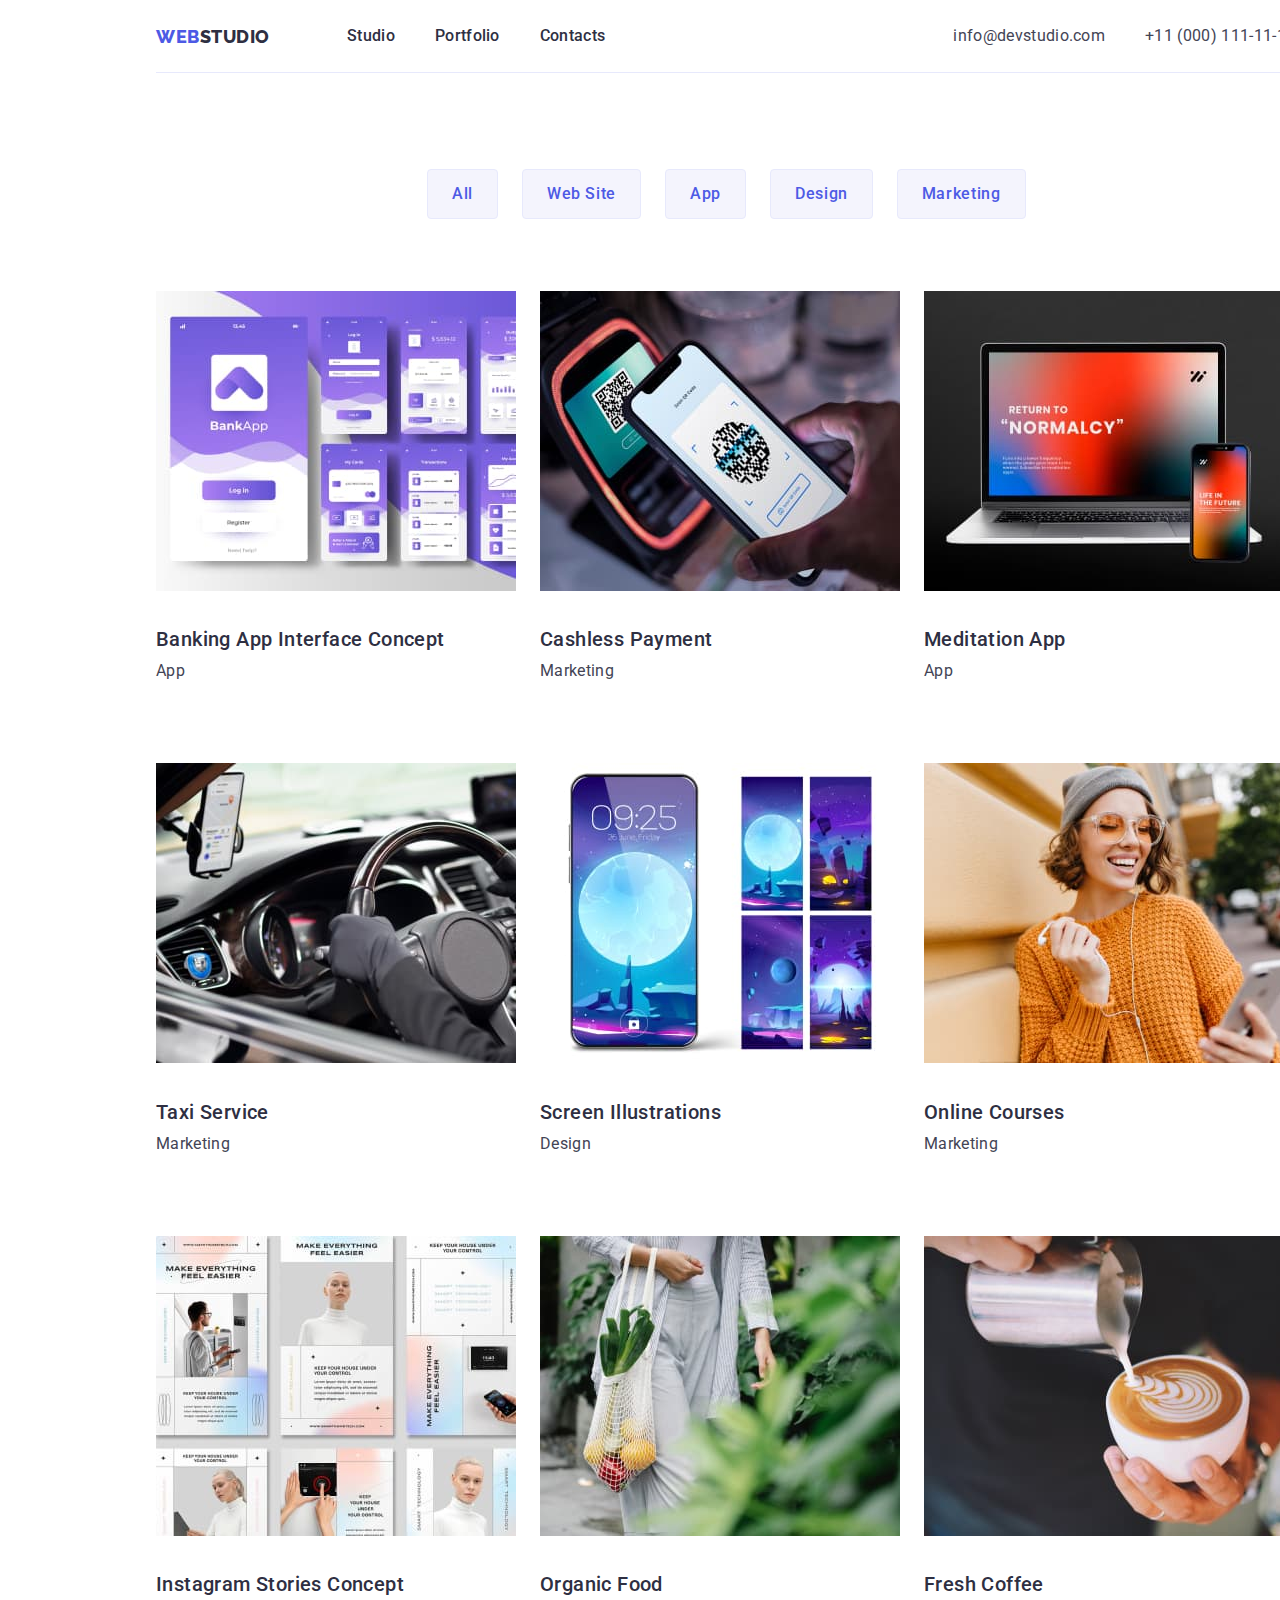
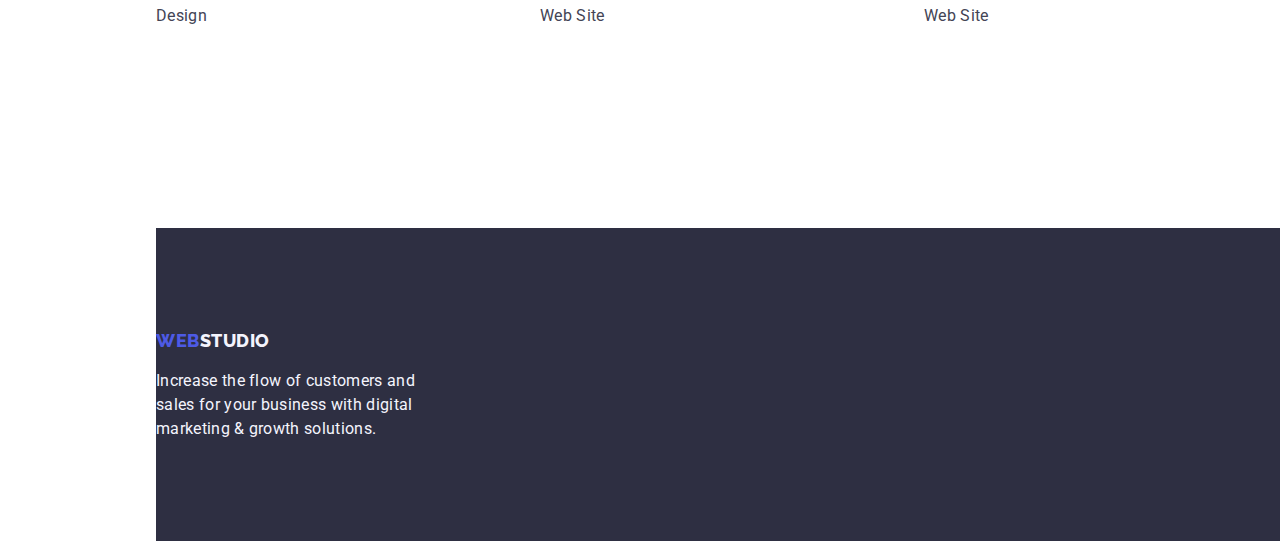
==== portfolio.html @ 3569779f "Geometry is finished" ====
<!DOCTYPE html>
<html lang="en">
  <head>
    <meta charset="UTF-8" />
    <meta name="viewport" content="width=device-width, initial-scale=1.0" />
    <!--
      ================================
          Style normalization link
      ================================
    -->
    <link
      rel="stylesheet"
      href="https://cdn.jsdelivr.net/npm/modern-normalize@2.0.0/modern-normalize.min.css"
    />
    <!--
      ================================
          Fonts
      ================================
    -->
    <link rel="preconnect" href="https://fonts.googleapis.com" />
    <link rel="preconnect" href="https://fonts.gstatic.com" crossorigin />
    <link
      href="https://fonts.googleapis.com/css2?family=Raleway:wght@800&family=Roboto:wght@400;500;700&display=swap"
      rel="stylesheet"
    />
    <!--
        ================================
           Connecting additional pages
        ================================
      -->
    <link rel="stylesheet" href="./css/style.css" />
    <!--
        ================================
           Page's name
        ================================
      -->
    <title>Portfolio</title>
  </head>

  <body class="container">
    <header class="top-line placement-in-a-line">
      <!--
        ================================
           Top line
        ================================
      -->
      <nav class="placement-in-a-line">
        <!--Logo-->
        <a class="link logo" href="./index.html">
          web<span class="logo-studio">Studio</span>
        </a>

        <ul class="placement-in-a-line list navigation-box">
          <li>
            <a class="link text-link" href="./index.html"> Studio </a>
          </li>
          <li>
            <a class="link text-link" href="./portfolio.html"> Portfolio </a>
          </li>
          <li>
            <a class="link text-link" href=""> Contacts </a>
          </li>
        </ul>
      </nav>

      <address class="contacts">
        <ul class="list placement-in-a-line">
          <li>
            <a class="link contact-box" href="mailto:info@devstudio.com">
              info@devstudio.com
            </a>
          </li>

          <li>
            <a class="link contact-box" href="tel:+110001111111">
              +11 (000) 111-11-11
            </a>
          </li>
        </ul>
      </address>
    </header>

    <main>
      <section class="filter">
        <h1 hidden>Our projects</h1>
        <!--
         ================================
             Filter
         ================================
        -->
        <ul class="list placement-in-a-line filter-button-box">
          <li>
            <button class="portfolio-button" type="button">All</button>
          </li>
          <li>
            <button class="portfolio-button" type="button">Web Site</button>
          </li>
          <li>
            <button class="portfolio-button" type="button">App</button>
          </li>
          <li>
            <button class="portfolio-button" type="button">Design</button>
          </li>
          <li>
            <button class="portfolio-button" type="button">Marketing</button>
          </li>
        </ul>

        <!--
         ================================
             Our projects
         ================================
        -->
        <ul class="list placement-in-a-line project-cards">
          <li class="card-of-project">
            <a class="link" href="">
              <img
                src="./images/portfolio-images/img11-1.jpg"
                alt="Banking App Interface Concept's photo"
                width="360"
              />
              <h2 class="card-project-name">Banking App Interface Concept</h2>
              <p class="card-text">App</p>
            </a>
          </li>

          <li class="card-of-project">
            <a class="link" href="">
              <img
                src="./images/portfolio-images/img11-2.jpg"
                alt="Cashless Payment's photo"
                width="360"
              />
              <h2 class="card-project-name">Cashless Payment</h2>
              <p class="card-text">Marketing</p>
            </a>
          </li>

          <li class="card-of-project">
            <a class="link" href="">
              <img
                src="./images/portfolio-images/img11-3.jpg"
                alt="Meditation App's photo"
                width="360"
              />
              <h2 class="card-project-name">Meditation App</h2>
              <p class="card-text">App</p>
            </a>
          </li>

          <li class="card-of-project">
            <a class="link" href="">
              <img
                src="./images/portfolio-images/img12-1.jpg"
                alt="Taxi Service's photo"
                width="360"
              />
              <h2 class="card-project-name">Taxi Service</h2>
              <p class="card-text">Marketing</p>
            </a>
          </li>

          <li class="card-of-project">
            <a class="link" href="">
              <img
                src="./images/portfolio-images/img12-2.jpg"
                alt="Screen Illustrations's photo"
                width="360"
              />
              <h2 class="card-project-name">Screen Illustrations</h2>
              <p class="card-text">Design</p>
            </a>
          </li>

          <li class="card-of-project">
            <a class="link" href="">
              <img
                src="./images/portfolio-images/img12-3.jpg"
                alt="Online Courses's photo"
                width="360"
              />
              <h2 class="card-project-name">Online Courses</h2>
              <p class="card-text">Marketing</p>
            </a>
          </li>

          <li class="card-of-project">
            <a class="link" href="">
              <img
                src="./images/portfolio-images/img13-1.jpg"
                alt="Instagram Stories Concept's photo"
                width="360"
              />
              <h2 class="card-project-name">Instagram Stories Concept</h2>
              <p class="card-text">Design</p>
            </a>
          </li>

          <li class="card-of-project">
            <a class="link" href="">
              <img
                src="./images/portfolio-images/img13-2.jpg"
                alt="Organic Food's photo"
                width="360"
              />
              <h2 class="card-project-name">Organic Food</h2>
              <p class="card-text">Web Site</p>
            </a>
          </li>

          <li class="card-of-project">
            <a class="link" href="">
              <img
                src="./images/portfolio-images/img13-3.jpg"
                alt="Fresh Coffee's photo"
                width="360"
              />
              <h2 class="card-project-name">Fresh Coffee</h2>
              <p class="card-text">Web Site</p>
            </a>
          </li>
        </ul>
      </section>
    </main>

    <!--
      ================================
          Footer
      ================================
    -->
    <footer class="footer-box">
      <a class="link logo" href="./index.html">
        Web<span class="logo-studio-footer">Studio</span>
      </a>

      <p class="paragraf-box">
        Increase the flow of customers and sales for your business with digital
        marketing & growth solutions.
      </p>
    </footer>
  </body>
</html>
---- css/style.css ----
:root {
  --slate: #434455;
  --navy-blue: #2e2f42;
  --cornflower: #e7e9fc;
  --iris: #4d5ae5;
  --ocean: #404bbf;
  --white: #fff;
  --cloud: #f4f4fd;
}

/**
  |============================
  | Base styles
  |============================
*/
body {
  font-family: "Roboto", sans-serif;
  color: var(--slate);
  background: var(--white);
}

.container {
  width: 1158px;
  margin-left: 156px;
}

.link {
  text-decoration: none;
}

.list {
  list-style: none;
}

.placement-in-a-line {
  display: flex;
  flex-direction: row;
}

h1,
h2,
h3,
h4,
h5,
h6,
p {
  margin-top: 0;
  margin-bottom: 0;
}

ul,
ol {
  margin-top: 0;
  margin-bottom: 0;
  padding-left: 0;
}

/*
=========================================
      Header
=========================================
*/

.top-line {
  width: 1158px;
  flex-shrink: 1;
  border-bottom: 1px solid var(--cornflower);
}

.logo {
  width: 115px;
  margin-top: 25.5px;
  margin-right: 36px;
  font-family: "Raleway", sans-serif;
  font-weight: 800;
  font-size: 18px;
  line-height: 1.17;
  letter-spacing: 0.03em;
  text-transform: uppercase;
  color: var(--iris);
}

.logo-studio {
  color: var(--navy-blue);
}

.navigation-box {
  margin-top: 24px;
  margin-right: 308px;
}

.text-link {
  margin-left: 40px;
  font-weight: 500;
  font-size: 16px;
  line-height: 1.5;
  letter-spacing: 0.02em;
  color: var(--navy-blue);
}

.text-link:hover,
.text-link:focus {
  color: var(--ocean);
}

.contacts {
  margin-top: 24px;
  margin-bottom: 24px;
  font-style: normal;
}

.contact-box {
  margin-left: 40px;
  font-size: 16px;
  line-height: 1.5;
  letter-spacing: 0.02em;
  color: var(--slate);
}

.contact-box:hover,
.contact-box:focus {
  color: var(--ocean);
}

/* Main
=============================================
   1. Effective Solutions for Your Business
=============================================
*/
.title-box {
  width: 1158px;
  padding-top: 188px;
  padding-bottom: 188px;
  margin-bottom: 120px;
  background: var(--navy-blue);
}

.main-title {
  margin-bottom: 48px;
  font-size: 56px;
  line-height: 1.07;
  text-align: center;
  letter-spacing: 0.02em;
  color: var(--white);
}

.main-button {
  padding: 16px 32px 16px 32px;
  margin-left: 484px;
  font-family: "Roboto", sans-serif;
  font-weight: 500;
  font-size: 16px;
  line-height: 1.5;
  letter-spacing: 0.04em;
  color: var(--white);
  background-color: var(--iris);
}

.main-button:hover,
.main-button:focus {
  background-color: var(--ocean);
  cursor: pointer;
}

/* 
=============================================
   2. Advantages
=============================================
*/
.main-advantages-section {
  margin-top: 120px;
}

.advantages-card {
  width: 264px;
  margin-right: 24px;
}

.advantages-title {
  margin-top: 8px;
  font-weight: 500;
  font-size: 20px;
  line-height: 1.2;
  letter-spacing: 0.02em;
  color: var(--navy-blue);
}

.advantages-text {
  font-size: 16px;
  line-height: 1.5;
  letter-spacing: 0.02em;
  color: var(--slate);
}

.opportunities-title {
  font-size: 36px;
  line-height: 1.11;
  text-align: center;
  letter-spacing: 0.02em;
  text-transform: capitalize;
  color: var(--navy-blue);
}

/* 
=============================================
   3. What are we doing
=============================================
*/

.opportunities-card {
  margin-top: 72px;
  margin-right: 24px;
  margin-bottom: 120px;
}

/* 
=============================================
   4. Our Team
=============================================
*/
.main-section-team {
  padding-top: 120px;
  padding-bottom: 120px;
  background-color: var(--cloud);
}

.card {
  padding-bottom: 32px;
  margin-top: 72px;
  margin-right: 24px;
  text-align: center;
  background-color: var(--white);
}

.card-name {
  margin-top: 32px;
  margin-bottom: 8px;
  font-size: 20px;
  font-weight: 500;
  line-height: 1.2;
  letter-spacing: 0.02em;
  color: var(--navy-blue);
}

.card-text {
  font-size: 16px;
  line-height: 1.5;
  letter-spacing: 0.02em;
  color: var(--slate);
}

/* 
=============================================
   Portfolio
=============================================
*/
.filter-button-box {
  padding-top: 96px;
  padding-bottom: 72px;
  padding-left: 271px;
}

.portfolio-button {
  padding: 12px 24px 12px 24px;
  margin-right: 24px;
  font-family: "Roboto", sans-serif;
  font-weight: 500;
  font-size: 16px;
  line-height: 1.5;
  letter-spacing: 0.04em;
  color: var(--iris);
  background-color: var(--cloud);
  border-radius: 4px;
  border: 1px solid var(--cornflower);
}

.portfolio-button:hover,
.portfolio-button:focus {
  color: var(--white);
  background-color: var(--ocean);
  cursor: pointer;
}

.project-cards {
  flex-wrap: wrap;
  margin-bottom: 120px;
}

.card-of-project {
  padding-bottom: 32px;
  margin-right: 24px;
  margin-bottom: 48px;
}

.filter-button-box {
}
.card-project-name {
  margin-top: 32px;
  margin-bottom: 8px;
  font-size: 20px;
  font-weight: 500;
  line-height: 1.2;
  letter-spacing: 0.02em;
  color: var(--navy-blue);
}

/* 
=============================================
   Footer
=============================================
*/
.footer-box {
  padding-top: 101.5px;
  padding-bottom: 100px;
}

.logo-studio-footer {
  color: var(--cloud);
}

.footer-box {
  background: var(--navy-blue);
}

.paragraf-box {
  width: 264px;
  margin-top: 17.5px;
  line-height: 1.5;
  letter-spacing: 0.02em;
  color: var(--cloud);
}
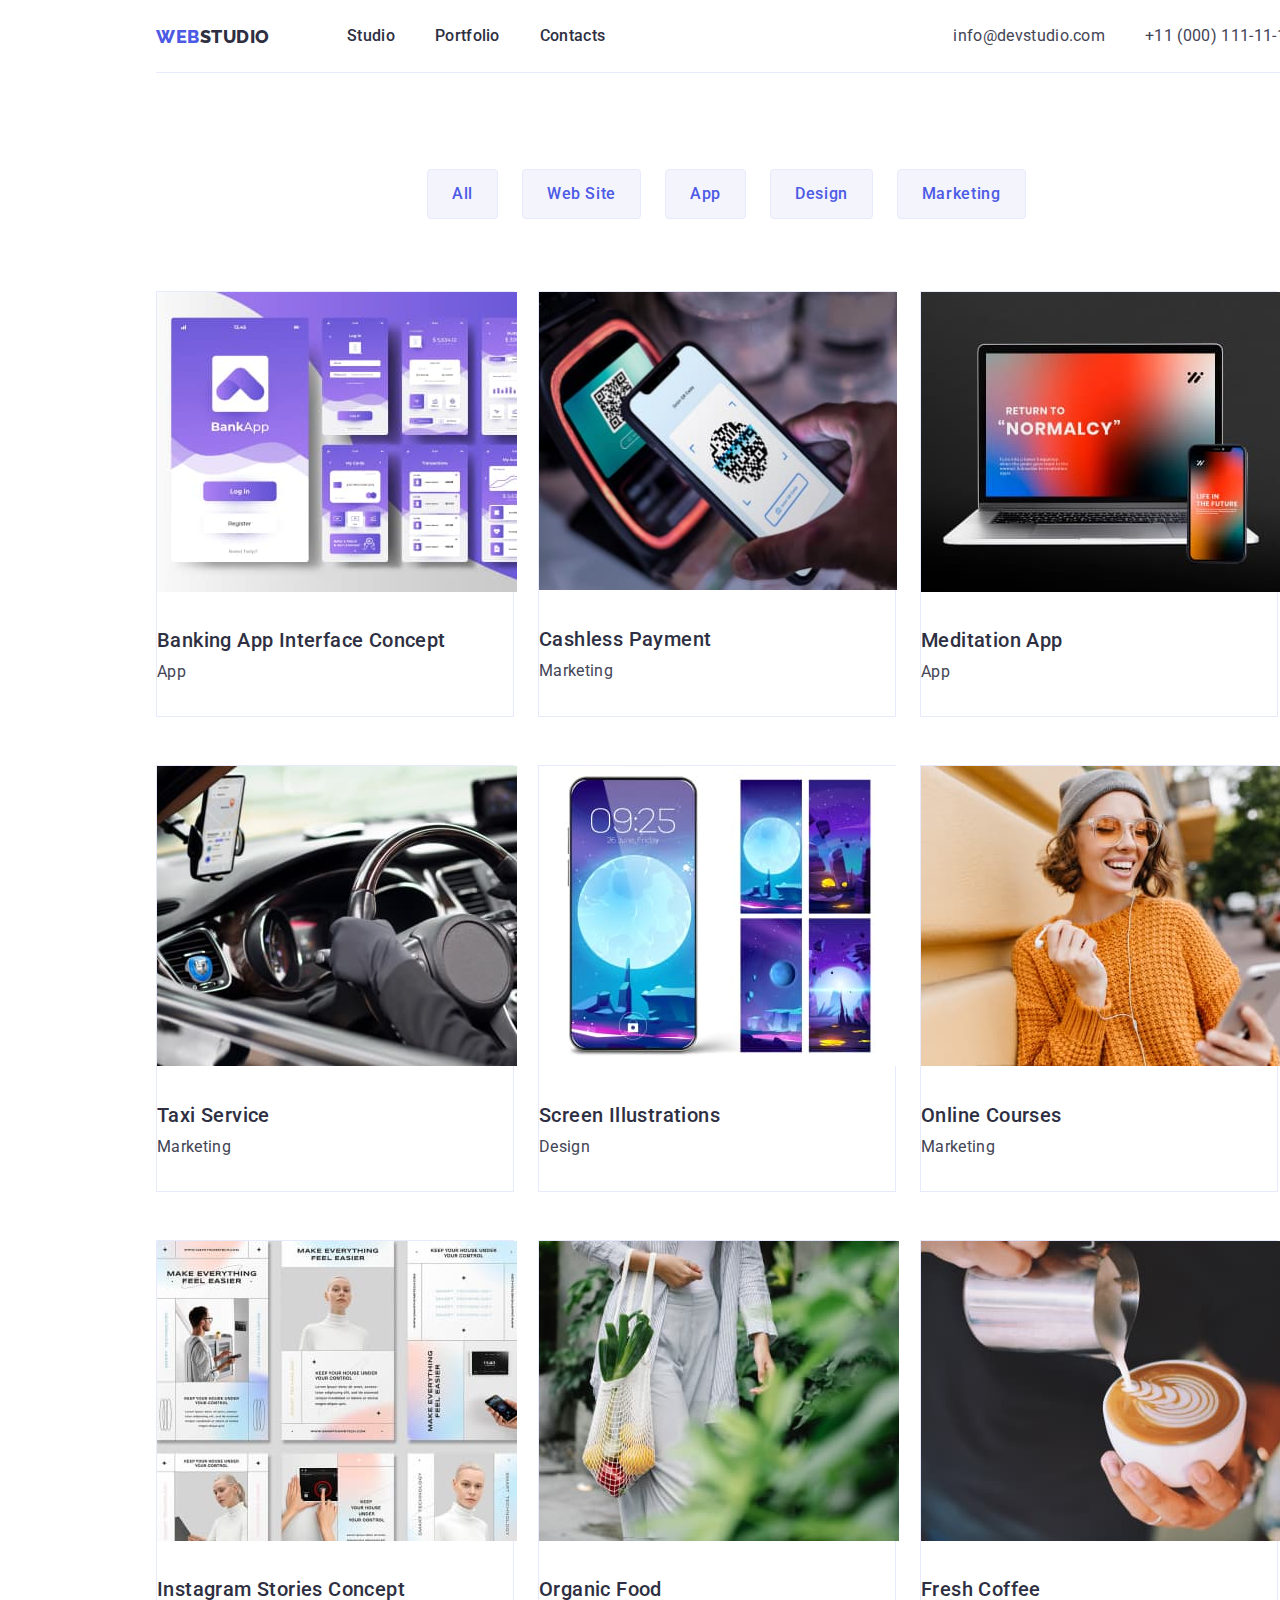
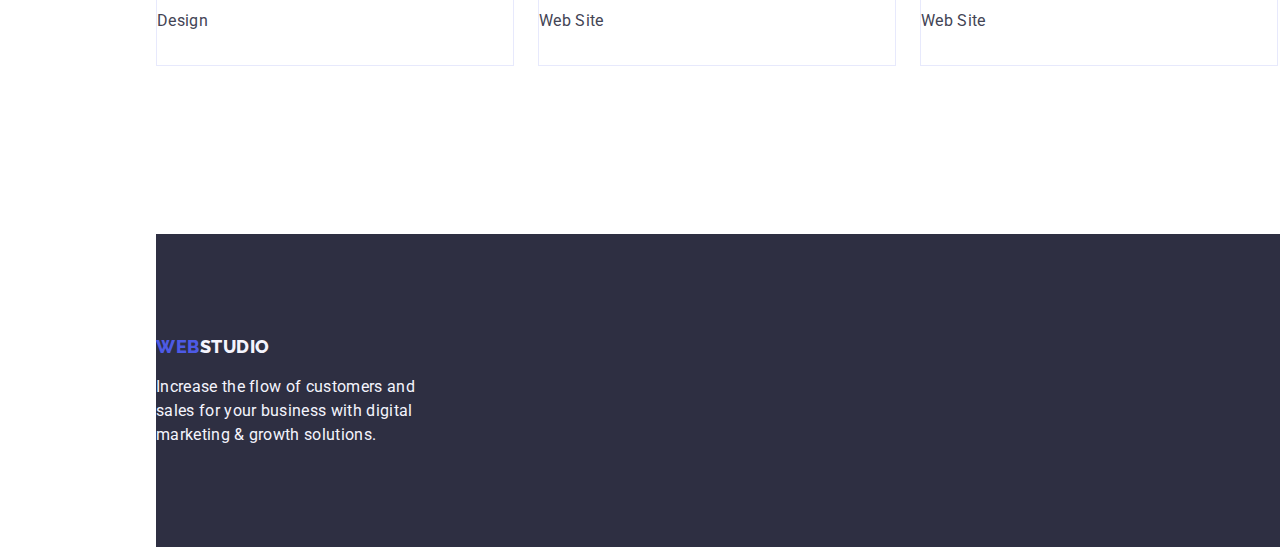
==== commit 11b7c58b: "Corrected according to the TS" ====
--- a/portfolio.html
+++ b/portfolio.html
@@ -81,7 +81,7 @@
     </header>
 
     <main>
-      <section class="filter">
+      <section class="section filter">
         <h1 hidden>Our projects</h1>
         <!--
          ================================
@@ -127,6 +127,7 @@
           <li class="card-of-project">
             <a class="link" href="">
               <img
+                class="portfolio-img"
                 src="./images/portfolio-images/img11-2.jpg"
                 alt="Cashless Payment's photo"
                 width="360"
--- a/css/style.css
+++ b/css/style.css
@@ -53,6 +53,11 @@
   margin-top: 0;
   margin-bottom: 0;
   padding-left: 0;
+}
+
+.section {
+  padding-bottom: 120px;
+  margin: 0;
 }
 
 /*
@@ -283,13 +288,20 @@
 
 .project-cards {
   flex-wrap: wrap;
-  margin-bottom: 120px;
 }
 
 .card-of-project {
+  box-sizing: border-box;
+  width: 358px;
+  flex-shrink: 0;
   padding-bottom: 32px;
   margin-right: 24px;
   margin-bottom: 48px;
+  border: 1px solid var(--cornflower);
+}
+
+.portfolio-img {
+  width: 358px;
 }
 
 .filter-button-box {
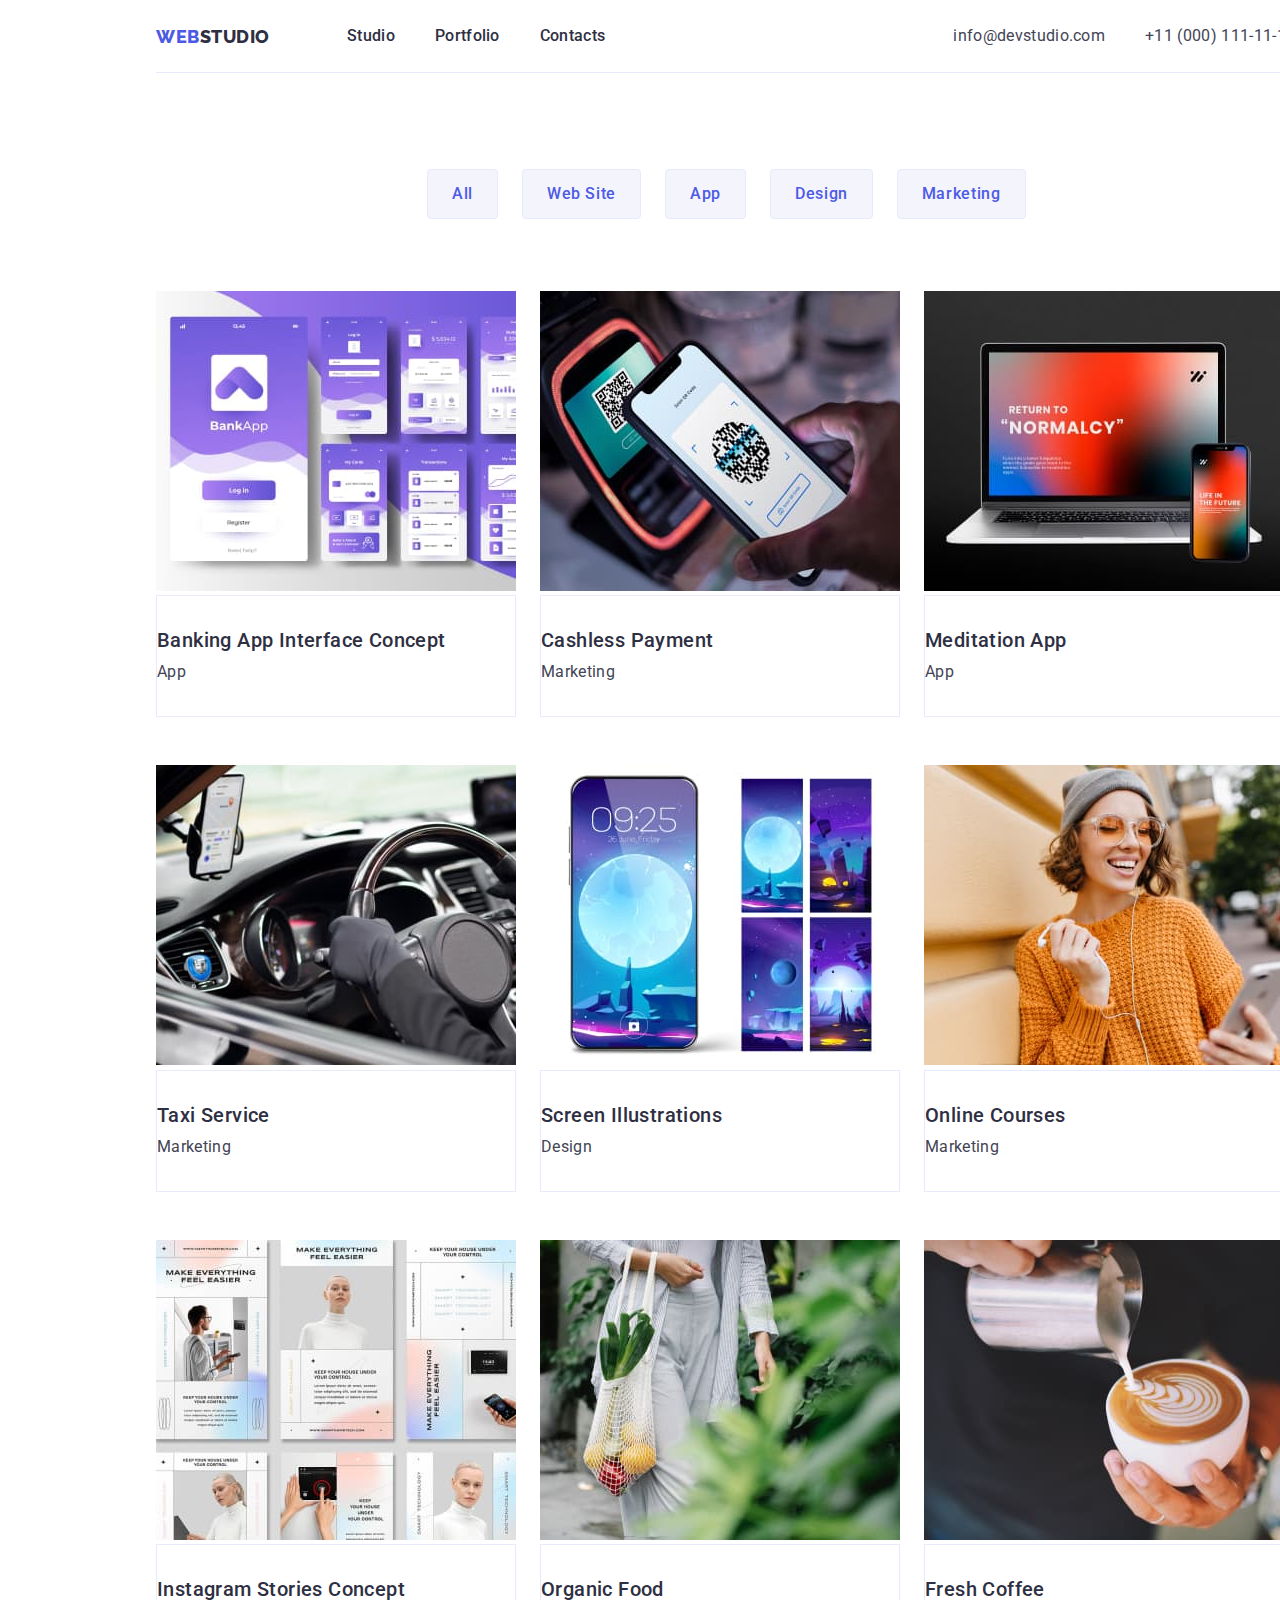
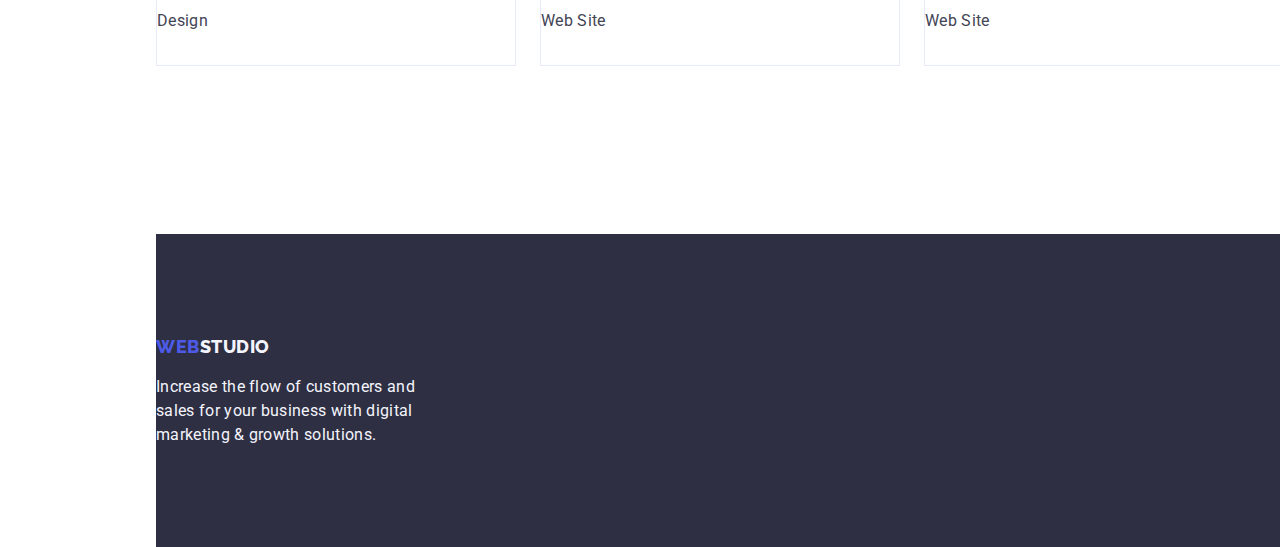
==== commit 588834d7: "lowered the border to the lower part" ====
--- a/portfolio.html
+++ b/portfolio.html
@@ -119,8 +119,10 @@
                 alt="Banking App Interface Concept's photo"
                 width="360"
               />
-              <h2 class="card-project-name">Banking App Interface Concept</h2>
-              <p class="card-text">App</p>
+              <div class="description-card">
+                <h2 class="card-project-name">Banking App Interface Concept</h2>
+                <p class="card-text">App</p>
+              </div>
             </a>
           </li>
 
@@ -132,8 +134,10 @@
                 alt="Cashless Payment's photo"
                 width="360"
               />
-              <h2 class="card-project-name">Cashless Payment</h2>
-              <p class="card-text">Marketing</p>
+              <div class="description-card">
+                <h2 class="card-project-name">Cashless Payment</h2>
+                <p class="card-text">Marketing</p>
+              </div>
             </a>
           </li>
 
@@ -144,8 +148,10 @@
                 alt="Meditation App's photo"
                 width="360"
               />
-              <h2 class="card-project-name">Meditation App</h2>
-              <p class="card-text">App</p>
+              <div class="description-card">
+                <h2 class="card-project-name">Meditation App</h2>
+                <p class="card-text">App</p>
+              </div>
             </a>
           </li>
 
@@ -156,8 +162,10 @@
                 alt="Taxi Service's photo"
                 width="360"
               />
-              <h2 class="card-project-name">Taxi Service</h2>
-              <p class="card-text">Marketing</p>
+              <div class="description-card">
+                <h2 class="card-project-name">Taxi Service</h2>
+                <p class="card-text">Marketing</p>
+              </div>
             </a>
           </li>
 
@@ -168,8 +176,10 @@
                 alt="Screen Illustrations's photo"
                 width="360"
               />
-              <h2 class="card-project-name">Screen Illustrations</h2>
-              <p class="card-text">Design</p>
+              <div class="description-card">
+                <h2 class="card-project-name">Screen Illustrations</h2>
+                <p class="card-text">Design</p>
+              </div>
             </a>
           </li>
 
@@ -180,8 +190,10 @@
                 alt="Online Courses's photo"
                 width="360"
               />
-              <h2 class="card-project-name">Online Courses</h2>
-              <p class="card-text">Marketing</p>
+              <div class="description-card">
+                <h2 class="card-project-name">Online Courses</h2>
+                <p class="card-text">Marketing</p>
+              </div>
             </a>
           </li>
 
@@ -192,8 +204,10 @@
                 alt="Instagram Stories Concept's photo"
                 width="360"
               />
-              <h2 class="card-project-name">Instagram Stories Concept</h2>
-              <p class="card-text">Design</p>
+              <div class="description-card">
+                <h2 class="card-project-name">Instagram Stories Concept</h2>
+                <p class="card-text">Design</p>
+              </div>
             </a>
           </li>
 
@@ -204,8 +218,10 @@
                 alt="Organic Food's photo"
                 width="360"
               />
-              <h2 class="card-project-name">Organic Food</h2>
-              <p class="card-text">Web Site</p>
+              <div class="description-card">
+                <h2 class="card-project-name">Organic Food</h2>
+                <p class="card-text">Web Site</p>
+              </div>
             </a>
           </li>
 
@@ -216,8 +232,10 @@
                 alt="Fresh Coffee's photo"
                 width="360"
               />
-              <h2 class="card-project-name">Fresh Coffee</h2>
-              <p class="card-text">Web Site</p>
+              <div class="description-card">
+                <h2 class="card-project-name">Fresh Coffee</h2>
+                <p class="card-text">Web Site</p>
+              </div>
             </a>
           </li>
         </ul>
--- a/css/style.css
+++ b/css/style.css
@@ -291,23 +291,19 @@
 }
 
 .card-of-project {
-  box-sizing: border-box;
-  width: 358px;
-  flex-shrink: 0;
+  margin-right: 24px;
+  margin-bottom: 48px;
+}
+
+.description-card {
+  padding-top: 32px;
   padding-bottom: 32px;
-  margin-right: 24px;
-  margin-bottom: 48px;
   border: 1px solid var(--cornflower);
 }
 
-.portfolio-img {
-  width: 358px;
-}
-
 .filter-button-box {
 }
 .card-project-name {
-  margin-top: 32px;
   margin-bottom: 8px;
   font-size: 20px;
   font-weight: 500;
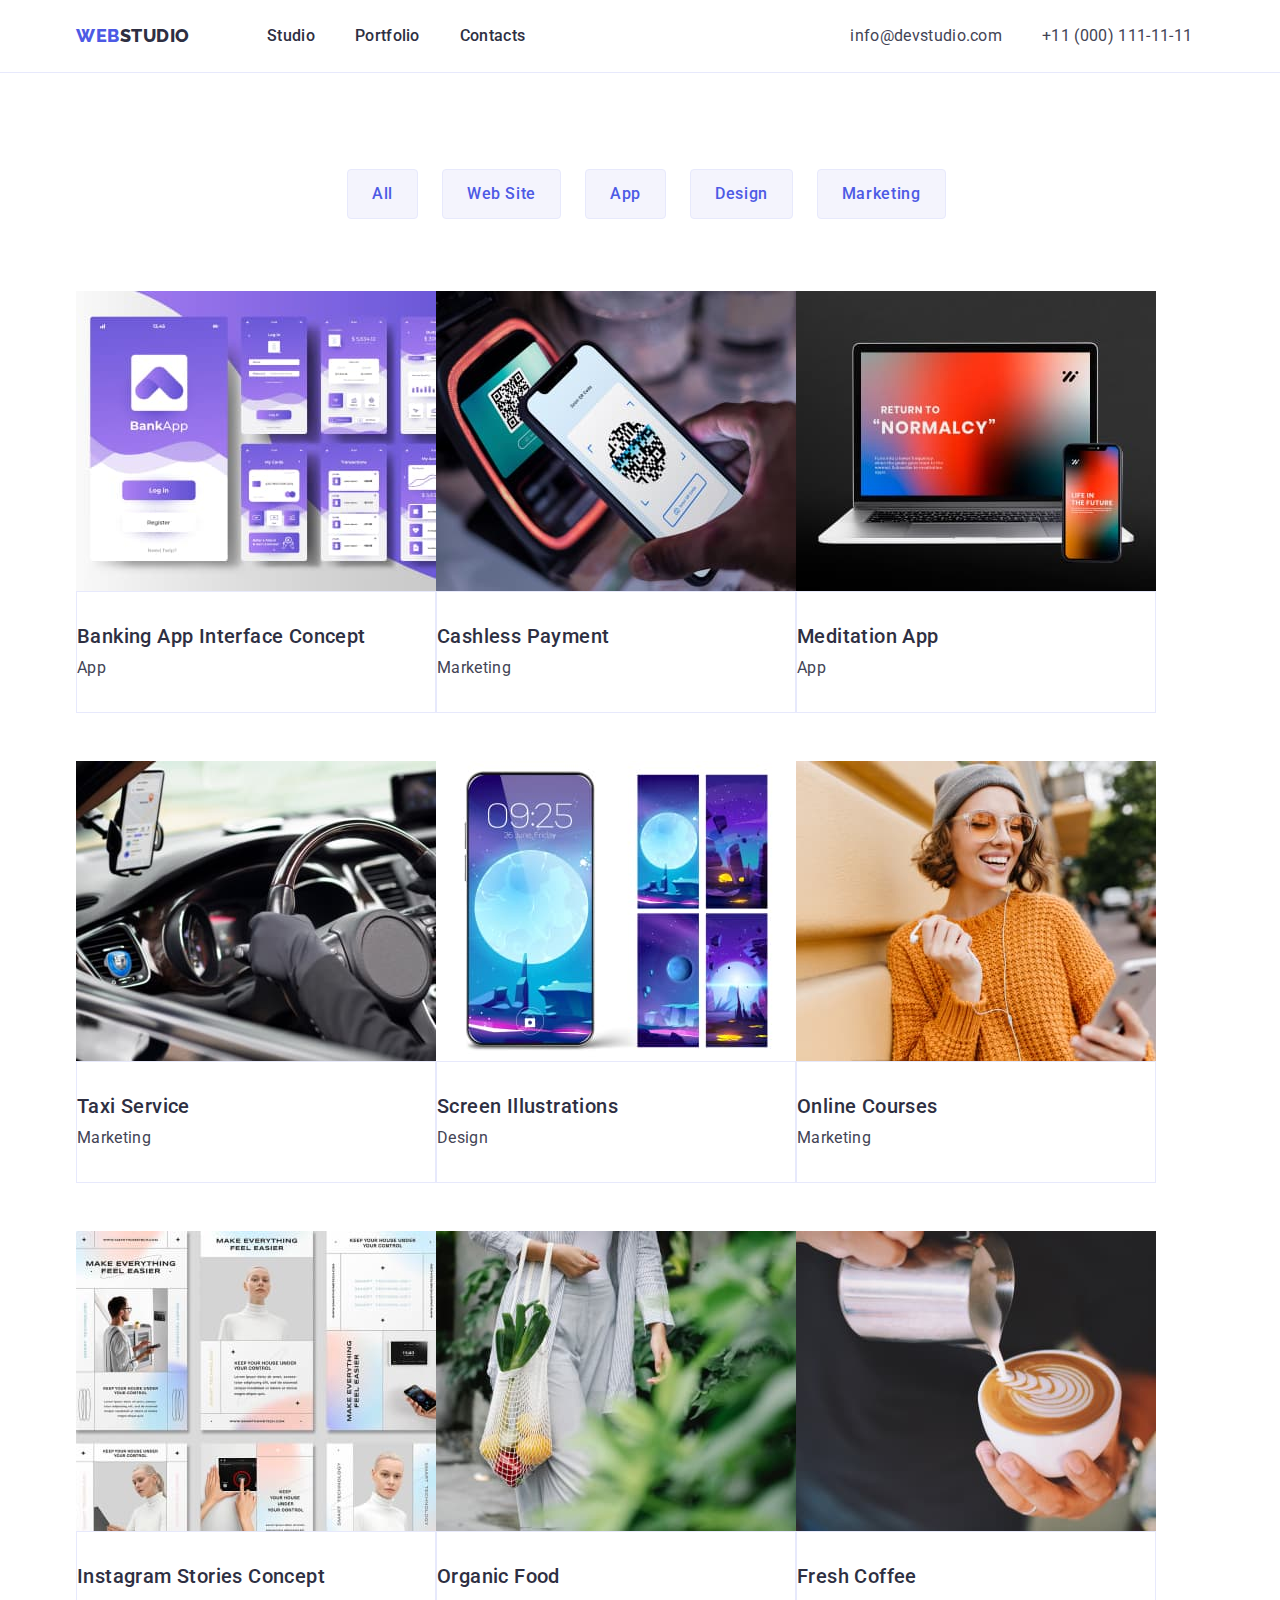
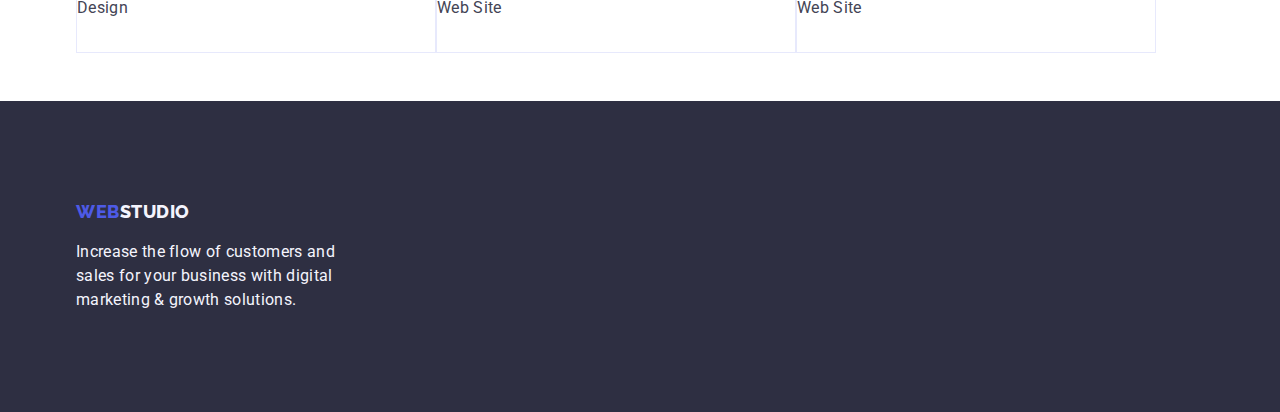
==== commit 88209712: "Corrected" ====
--- a/portfolio.html
+++ b/portfolio.html
@@ -37,208 +37,214 @@
     <title>Portfolio</title>
   </head>
 
-  <body class="container">
-    <header class="top-line placement-in-a-line">
+  <body>
+    <header class="top-line section">
       <!--
         ================================
            Top line
         ================================
       -->
-      <nav class="placement-in-a-line">
-        <!--Logo-->
-        <a class="link logo" href="./index.html">
-          web<span class="logo-studio">Studio</span>
-        </a>
-
-        <ul class="placement-in-a-line list navigation-box">
-          <li>
-            <a class="link text-link" href="./index.html"> Studio </a>
-          </li>
-          <li>
-            <a class="link text-link" href="./portfolio.html"> Portfolio </a>
-          </li>
-          <li>
-            <a class="link text-link" href=""> Contacts </a>
-          </li>
-        </ul>
-      </nav>
-
-      <address class="contacts">
-        <ul class="list placement-in-a-line">
-          <li>
-            <a class="link contact-box" href="mailto:info@devstudio.com">
-              info@devstudio.com
-            </a>
-          </li>
-
-          <li>
-            <a class="link contact-box" href="tel:+110001111111">
-              +11 (000) 111-11-11
-            </a>
-          </li>
-        </ul>
-      </address>
+      <div class="placement-in-a-line container">
+        <nav class="placement-in-a-line nav">
+          <!--Logo-->
+          <a class="link logo" href="./index.html">
+            web<span class="logo-studio">Studio</span>
+          </a>
+
+          <ul class="placement-in-a-line list navigation-box">
+            <li>
+              <a class="link text-link" href="./index.html"> Studio </a>
+            </li>
+            <li>
+              <a class="link text-link" href="./portfolio.html"> Portfolio </a>
+            </li>
+            <li>
+              <a class="link text-link" href=""> Contacts </a>
+            </li>
+          </ul>
+        </nav>
+
+        <address class="contacts">
+          <ul class="list placement-in-a-line">
+            <li>
+              <a class="link contact-box" href="mailto:info@devstudio.com">
+                info@devstudio.com
+              </a>
+            </li>
+
+            <li>
+              <a class="link contact-box" href="tel:+110001111111">
+                +11 (000) 111-11-11
+              </a>
+            </li>
+          </ul>
+        </address>
+      </div>
     </header>
 
     <main>
       <section class="section filter">
-        <h1 hidden>Our projects</h1>
-        <!--
+        <div class="container">
+          <h1 hidden>Our projects</h1>
+          <!--
          ================================
              Filter
          ================================
         -->
-        <ul class="list placement-in-a-line filter-button-box">
-          <li>
-            <button class="portfolio-button" type="button">All</button>
-          </li>
-          <li>
-            <button class="portfolio-button" type="button">Web Site</button>
-          </li>
-          <li>
-            <button class="portfolio-button" type="button">App</button>
-          </li>
-          <li>
-            <button class="portfolio-button" type="button">Design</button>
-          </li>
-          <li>
-            <button class="portfolio-button" type="button">Marketing</button>
-          </li>
-        </ul>
-
-        <!--
+          <ul class="list placement-in-a-line filter-button-box">
+            <li>
+              <button class="portfolio-button" type="button">All</button>
+            </li>
+            <li>
+              <button class="portfolio-button" type="button">Web Site</button>
+            </li>
+            <li>
+              <button class="portfolio-button" type="button">App</button>
+            </li>
+            <li>
+              <button class="portfolio-button" type="button">Design</button>
+            </li>
+            <li>
+              <button class="portfolio-button" type="button">Marketing</button>
+            </li>
+          </ul>
+
+          <!--
          ================================
              Our projects
          ================================
         -->
-        <ul class="list placement-in-a-line project-cards">
-          <li class="card-of-project">
-            <a class="link" href="">
-              <img
-                src="./images/portfolio-images/img11-1.jpg"
-                alt="Banking App Interface Concept's photo"
-                width="360"
-              />
-              <div class="description-card">
-                <h2 class="card-project-name">Banking App Interface Concept</h2>
-                <p class="card-text">App</p>
-              </div>
-            </a>
-          </li>
-
-          <li class="card-of-project">
-            <a class="link" href="">
-              <img
-                class="portfolio-img"
-                src="./images/portfolio-images/img11-2.jpg"
-                alt="Cashless Payment's photo"
-                width="360"
-              />
-              <div class="description-card">
-                <h2 class="card-project-name">Cashless Payment</h2>
-                <p class="card-text">Marketing</p>
-              </div>
-            </a>
-          </li>
-
-          <li class="card-of-project">
-            <a class="link" href="">
-              <img
-                src="./images/portfolio-images/img11-3.jpg"
-                alt="Meditation App's photo"
-                width="360"
-              />
-              <div class="description-card">
-                <h2 class="card-project-name">Meditation App</h2>
-                <p class="card-text">App</p>
-              </div>
-            </a>
-          </li>
-
-          <li class="card-of-project">
-            <a class="link" href="">
-              <img
-                src="./images/portfolio-images/img12-1.jpg"
-                alt="Taxi Service's photo"
-                width="360"
-              />
-              <div class="description-card">
-                <h2 class="card-project-name">Taxi Service</h2>
-                <p class="card-text">Marketing</p>
-              </div>
-            </a>
-          </li>
-
-          <li class="card-of-project">
-            <a class="link" href="">
-              <img
-                src="./images/portfolio-images/img12-2.jpg"
-                alt="Screen Illustrations's photo"
-                width="360"
-              />
-              <div class="description-card">
-                <h2 class="card-project-name">Screen Illustrations</h2>
-                <p class="card-text">Design</p>
-              </div>
-            </a>
-          </li>
-
-          <li class="card-of-project">
-            <a class="link" href="">
-              <img
-                src="./images/portfolio-images/img12-3.jpg"
-                alt="Online Courses's photo"
-                width="360"
-              />
-              <div class="description-card">
-                <h2 class="card-project-name">Online Courses</h2>
-                <p class="card-text">Marketing</p>
-              </div>
-            </a>
-          </li>
-
-          <li class="card-of-project">
-            <a class="link" href="">
-              <img
-                src="./images/portfolio-images/img13-1.jpg"
-                alt="Instagram Stories Concept's photo"
-                width="360"
-              />
-              <div class="description-card">
-                <h2 class="card-project-name">Instagram Stories Concept</h2>
-                <p class="card-text">Design</p>
-              </div>
-            </a>
-          </li>
-
-          <li class="card-of-project">
-            <a class="link" href="">
-              <img
-                src="./images/portfolio-images/img13-2.jpg"
-                alt="Organic Food's photo"
-                width="360"
-              />
-              <div class="description-card">
-                <h2 class="card-project-name">Organic Food</h2>
-                <p class="card-text">Web Site</p>
-              </div>
-            </a>
-          </li>
-
-          <li class="card-of-project">
-            <a class="link" href="">
-              <img
-                src="./images/portfolio-images/img13-3.jpg"
-                alt="Fresh Coffee's photo"
-                width="360"
-              />
-              <div class="description-card">
-                <h2 class="card-project-name">Fresh Coffee</h2>
-                <p class="card-text">Web Site</p>
-              </div>
-            </a>
-          </li>
-        </ul>
+          <ul class="list placement-in-a-line project-cards">
+            <li class="card-of-project">
+              <a class="link" href="">
+                <img
+                  src="./images/portfolio-images/img11-1.jpg"
+                  alt="Banking App Interface Concept's photo"
+                  width="360"
+                />
+                <div class="description-card">
+                  <h2 class="card-project-name">
+                    Banking App Interface Concept
+                  </h2>
+                  <p class="card-text">App</p>
+                </div>
+              </a>
+            </li>
+
+            <li class="card-of-project">
+              <a class="link" href="">
+                <img
+                  class="portfolio-img"
+                  src="./images/portfolio-images/img11-2.jpg"
+                  alt="Cashless Payment's photo"
+                  width="360"
+                />
+                <div class="description-card">
+                  <h2 class="card-project-name">Cashless Payment</h2>
+                  <p class="card-text">Marketing</p>
+                </div>
+              </a>
+            </li>
+
+            <li class="card-of-project">
+              <a class="link" href="">
+                <img
+                  src="./images/portfolio-images/img11-3.jpg"
+                  alt="Meditation App's photo"
+                  width="360"
+                />
+                <div class="description-card">
+                  <h2 class="card-project-name">Meditation App</h2>
+                  <p class="card-text">App</p>
+                </div>
+              </a>
+            </li>
+
+            <li class="card-of-project">
+              <a class="link" href="">
+                <img
+                  src="./images/portfolio-images/img12-1.jpg"
+                  alt="Taxi Service's photo"
+                  width="360"
+                />
+                <div class="description-card">
+                  <h2 class="card-project-name">Taxi Service</h2>
+                  <p class="card-text">Marketing</p>
+                </div>
+              </a>
+            </li>
+
+            <li class="card-of-project">
+              <a class="link" href="">
+                <img
+                  src="./images/portfolio-images/img12-2.jpg"
+                  alt="Screen Illustrations's photo"
+                  width="360"
+                />
+                <div class="description-card">
+                  <h2 class="card-project-name">Screen Illustrations</h2>
+                  <p class="card-text">Design</p>
+                </div>
+              </a>
+            </li>
+
+            <li class="card-of-project">
+              <a class="link" href="">
+                <img
+                  src="./images/portfolio-images/img12-3.jpg"
+                  alt="Online Courses's photo"
+                  width="360"
+                />
+                <div class="description-card">
+                  <h2 class="card-project-name">Online Courses</h2>
+                  <p class="card-text">Marketing</p>
+                </div>
+              </a>
+            </li>
+
+            <li class="card-of-project">
+              <a class="link" href="">
+                <img
+                  src="./images/portfolio-images/img13-1.jpg"
+                  alt="Instagram Stories Concept's photo"
+                  width="360"
+                />
+                <div class="description-card">
+                  <h2 class="card-project-name">Instagram Stories Concept</h2>
+                  <p class="card-text">Design</p>
+                </div>
+              </a>
+            </li>
+
+            <li class="card-of-project">
+              <a class="link" href="">
+                <img
+                  src="./images/portfolio-images/img13-2.jpg"
+                  alt="Organic Food's photo"
+                  width="360"
+                />
+                <div class="description-card">
+                  <h2 class="card-project-name">Organic Food</h2>
+                  <p class="card-text">Web Site</p>
+                </div>
+              </a>
+            </li>
+
+            <li class="card-of-project">
+              <a class="link" href="">
+                <img
+                  src="./images/portfolio-images/img13-3.jpg"
+                  alt="Fresh Coffee's photo"
+                  width="360"
+                />
+                <div class="description-card">
+                  <h2 class="card-project-name">Fresh Coffee</h2>
+                  <p class="card-text">Web Site</p>
+                </div>
+              </a>
+            </li>
+          </ul>
+        </div>
       </section>
     </main>
 
@@ -247,15 +253,17 @@
           Footer
       ================================
     -->
-    <footer class="footer-box">
-      <a class="link logo" href="./index.html">
-        Web<span class="logo-studio-footer">Studio</span>
-      </a>
-
-      <p class="paragraf-box">
-        Increase the flow of customers and sales for your business with digital
-        marketing & growth solutions.
-      </p>
+    <footer class="footer-box section">
+      <div class="container">
+        <a class="link logo" href="./index.html">
+          Web<span class="logo-studio-footer">Studio</span>
+        </a>
+
+        <p class="paragraf-box">
+          Increase the flow of customers and sales for your business with
+          digital marketing & growth solutions.
+        </p>
+      </div>
     </footer>
   </body>
 </html>
--- a/css/style.css
+++ b/css/style.css
@@ -21,7 +21,8 @@
 
 .container {
   width: 1158px;
-  margin-left: 156px;
+  margin: 0 auto;
+  padding: 0 15px;
 }
 
 .link {
@@ -56,8 +57,25 @@
 }
 
 .section {
-  padding-bottom: 120px;
   margin: 0;
+}
+
+img {
+  display: block;
+}
+
+.visually-hidden {
+  position: absolute;
+  width: 1px;
+  height: 1px;
+  margin: -1px;
+  border: 0;
+  padding: 0;
+
+  white-space: nowrap;
+  clip-path: inset(100%);
+  clip: rect(0 0 0 0);
+  overflow: hidden;
 }
 
 /*
@@ -67,15 +85,17 @@
 */
 
 .top-line {
-  width: 1158px;
-  flex-shrink: 1;
   border-bottom: 1px solid var(--cornflower);
+}
+
+.nav {
+  margin-right: 245px;
+  align-items: center;
 }
 
 .logo {
   width: 115px;
-  margin-top: 25.5px;
-  margin-right: 36px;
+  margin-right: 76px;
   font-family: "Raleway", sans-serif;
   font-weight: 800;
   font-size: 18px;
@@ -90,17 +110,21 @@
 }
 
 .navigation-box {
-  margin-top: 24px;
-  margin-right: 308px;
+  padding: 24px 0;
 }
 
 .text-link {
-  margin-left: 40px;
-  font-weight: 500;
-  font-size: 16px;
-  line-height: 1.5;
-  letter-spacing: 0.02em;
-  color: var(--navy-blue);
+  margin-right: 40px;
+  padding: 24px 0;
+  font-weight: 500;
+  font-size: 16px;
+  line-height: 1.5;
+  letter-spacing: 0.02em;
+  color: var(--navy-blue);
+}
+
+.liend {
+  margin-right: 0;
 }
 
 .text-link:hover,
@@ -132,15 +156,19 @@
    1. Effective Solutions for Your Business
 =============================================
 */
+.title-background-box {
+  padding: 188px 0;
+  background: var(--navy-blue);
+}
 .title-box {
-  width: 1158px;
-  padding-top: 188px;
-  padding-bottom: 188px;
-  margin-bottom: 120px;
-  background: var(--navy-blue);
+  width: 1358px;
+  padding: 188px auto;
 }
 
 .main-title {
+  max-width: 496px;
+  margin-right: auto;
+  margin-left: auto;
   margin-bottom: 48px;
   font-size: 56px;
   line-height: 1.07;
@@ -150,15 +178,21 @@
 }
 
 .main-button {
-  padding: 16px 32px 16px 32px;
-  margin-left: 484px;
+  display: block;
+  min-width: 169px;
+  height: 56px;
+  margin-right: auto;
+  margin-left: auto;
   font-family: "Roboto", sans-serif;
   font-weight: 500;
   font-size: 16px;
   line-height: 1.5;
   letter-spacing: 0.04em;
   color: var(--white);
+  border: none;
   background-color: var(--iris);
+  border-radius: 4px;
+  cursor: pointer;
 }
 
 .main-button:hover,
@@ -173,7 +207,7 @@
 =============================================
 */
 .main-advantages-section {
-  margin-top: 120px;
+  padding: 120px 0;
 }
 
 .advantages-card {
@@ -211,11 +245,13 @@
    3. What are we doing
 =============================================
 */
+.main-opportunities-section {
+  padding-bottom: 120px;
+}
 
 .opportunities-card {
   margin-top: 72px;
   margin-right: 24px;
-  margin-bottom: 120px;
 }
 
 /* 
@@ -230,9 +266,9 @@
 }
 
 .card {
-  padding-bottom: 32px;
   margin-top: 72px;
   margin-right: 24px;
+  padding-bottom: 32px;
   text-align: center;
   background-color: var(--white);
 }
@@ -266,8 +302,8 @@
 }
 
 .portfolio-button {
+  margin-right: 24px;
   padding: 12px 24px 12px 24px;
-  margin-right: 24px;
   font-family: "Roboto", sans-serif;
   font-weight: 500;
   font-size: 16px;
@@ -291,8 +327,8 @@
 }
 
 .card-of-project {
-  margin-right: 24px;
   margin-bottom: 48px;
+  gap: 24px;
 }
 
 .description-card {
@@ -318,8 +354,7 @@
 =============================================
 */
 .footer-box {
-  padding-top: 101.5px;
-  padding-bottom: 100px;
+  padding: 100px 0;
 }
 
 .logo-studio-footer {
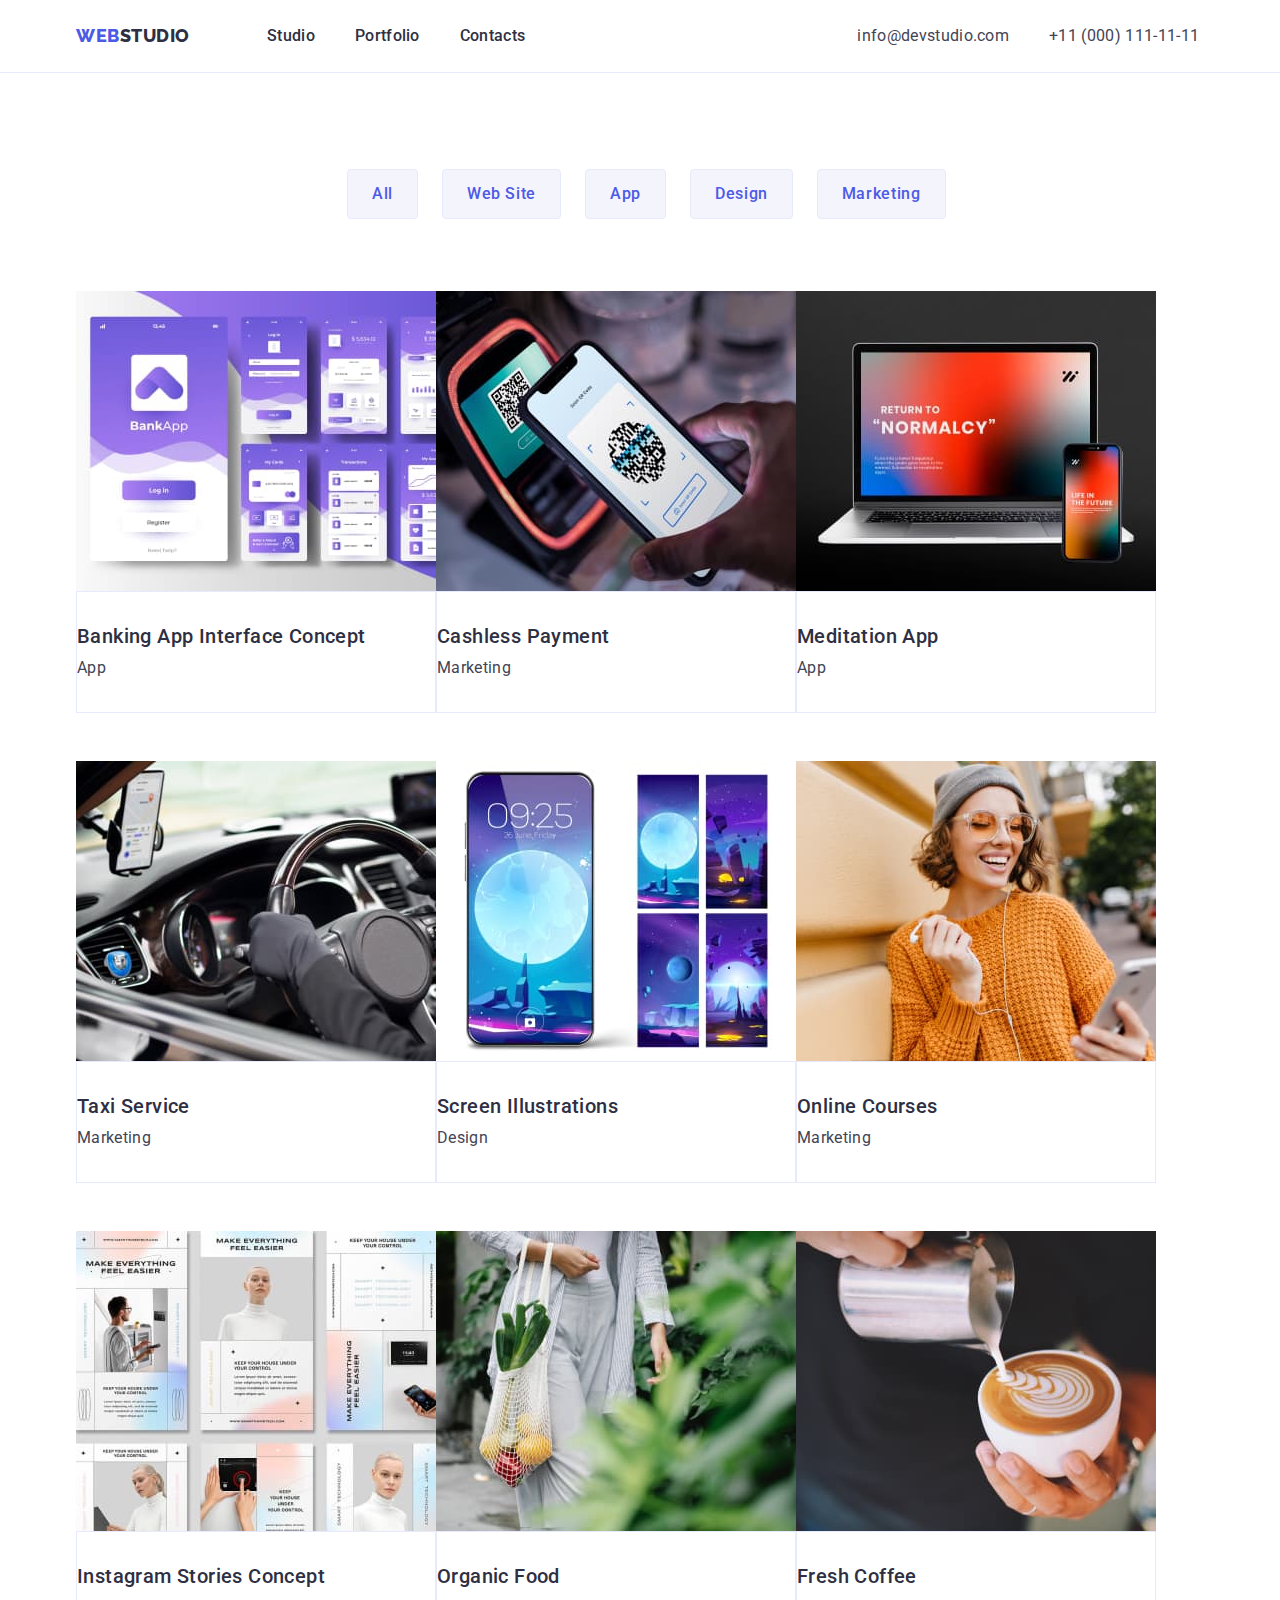
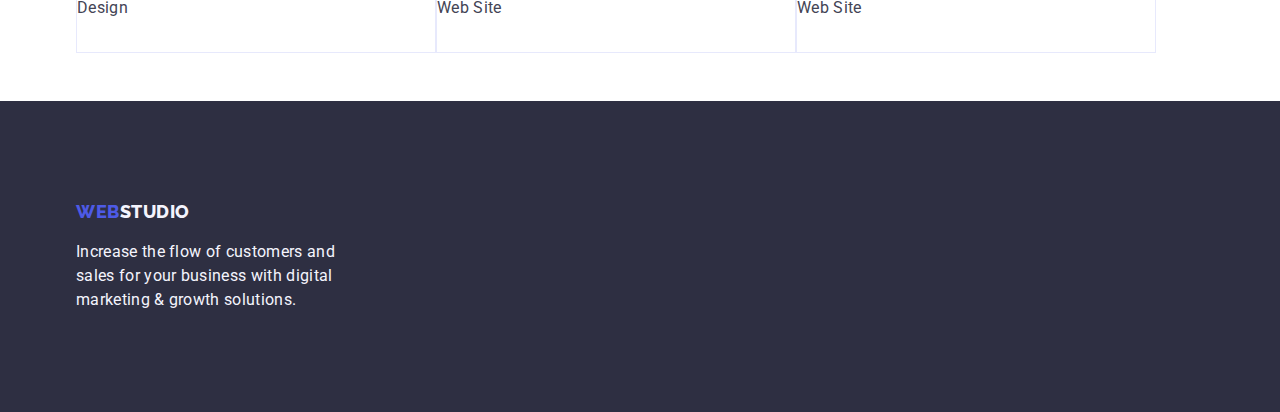
==== commit d940c548: "Corrected 1-3 sections" ====
--- a/portfolio.html
+++ b/portfolio.html
@@ -65,7 +65,7 @@
         </nav>
 
         <address class="contacts">
-          <ul class="list placement-in-a-line">
+          <ul class="list placement-in-a-line contact-nav">
             <li>
               <a class="link contact-box" href="mailto:info@devstudio.com">
                 info@devstudio.com
--- a/css/style.css
+++ b/css/style.css
@@ -85,11 +85,11 @@
 */
 
 .top-line {
-  border-bottom: 1px solid var(--cornflower);
+  border-bottom: 1px solid #e7e9fc;
 }
 
 .nav {
-  margin-right: 245px;
+  margin-right: 332px;
   align-items: center;
 }
 
@@ -111,10 +111,10 @@
 
 .navigation-box {
   padding: 24px 0;
+  gap: 40px;
 }
 
 .text-link {
-  margin-right: 40px;
   padding: 24px 0;
   font-weight: 500;
   font-size: 16px;
@@ -138,8 +138,11 @@
   font-style: normal;
 }
 
+.contact-nav {
+  gap: 40px;
+}
+
 .contact-box {
-  margin-left: 40px;
   font-size: 16px;
   line-height: 1.5;
   letter-spacing: 0.02em;
@@ -210,13 +213,16 @@
   padding: 120px 0;
 }
 
+.advantages-gap {
+  gap: 24px;
+}
+
 .advantages-card {
-  width: 264px;
-  margin-right: 24px;
+  width: calc((100% - 72px) / 4);
 }
 
 .advantages-title {
-  margin-top: 8px;
+  margin-bottom: 8px;
   font-weight: 500;
   font-size: 20px;
   line-height: 1.2;
@@ -231,7 +237,17 @@
   color: var(--slate);
 }
 
+/* 
+=============================================
+   3. What are we doing
+=============================================
+*/
+.main-opportunities-section {
+  padding-bottom: 120px;
+}
+
 .opportunities-title {
+  margin-bottom: 72px;
   font-size: 36px;
   line-height: 1.11;
   text-align: center;
@@ -240,17 +256,7 @@
   color: var(--navy-blue);
 }
 
-/* 
-=============================================
-   3. What are we doing
-=============================================
-*/
-.main-opportunities-section {
-  padding-bottom: 120px;
-}
-
 .opportunities-card {
-  margin-top: 72px;
   margin-right: 24px;
 }
 
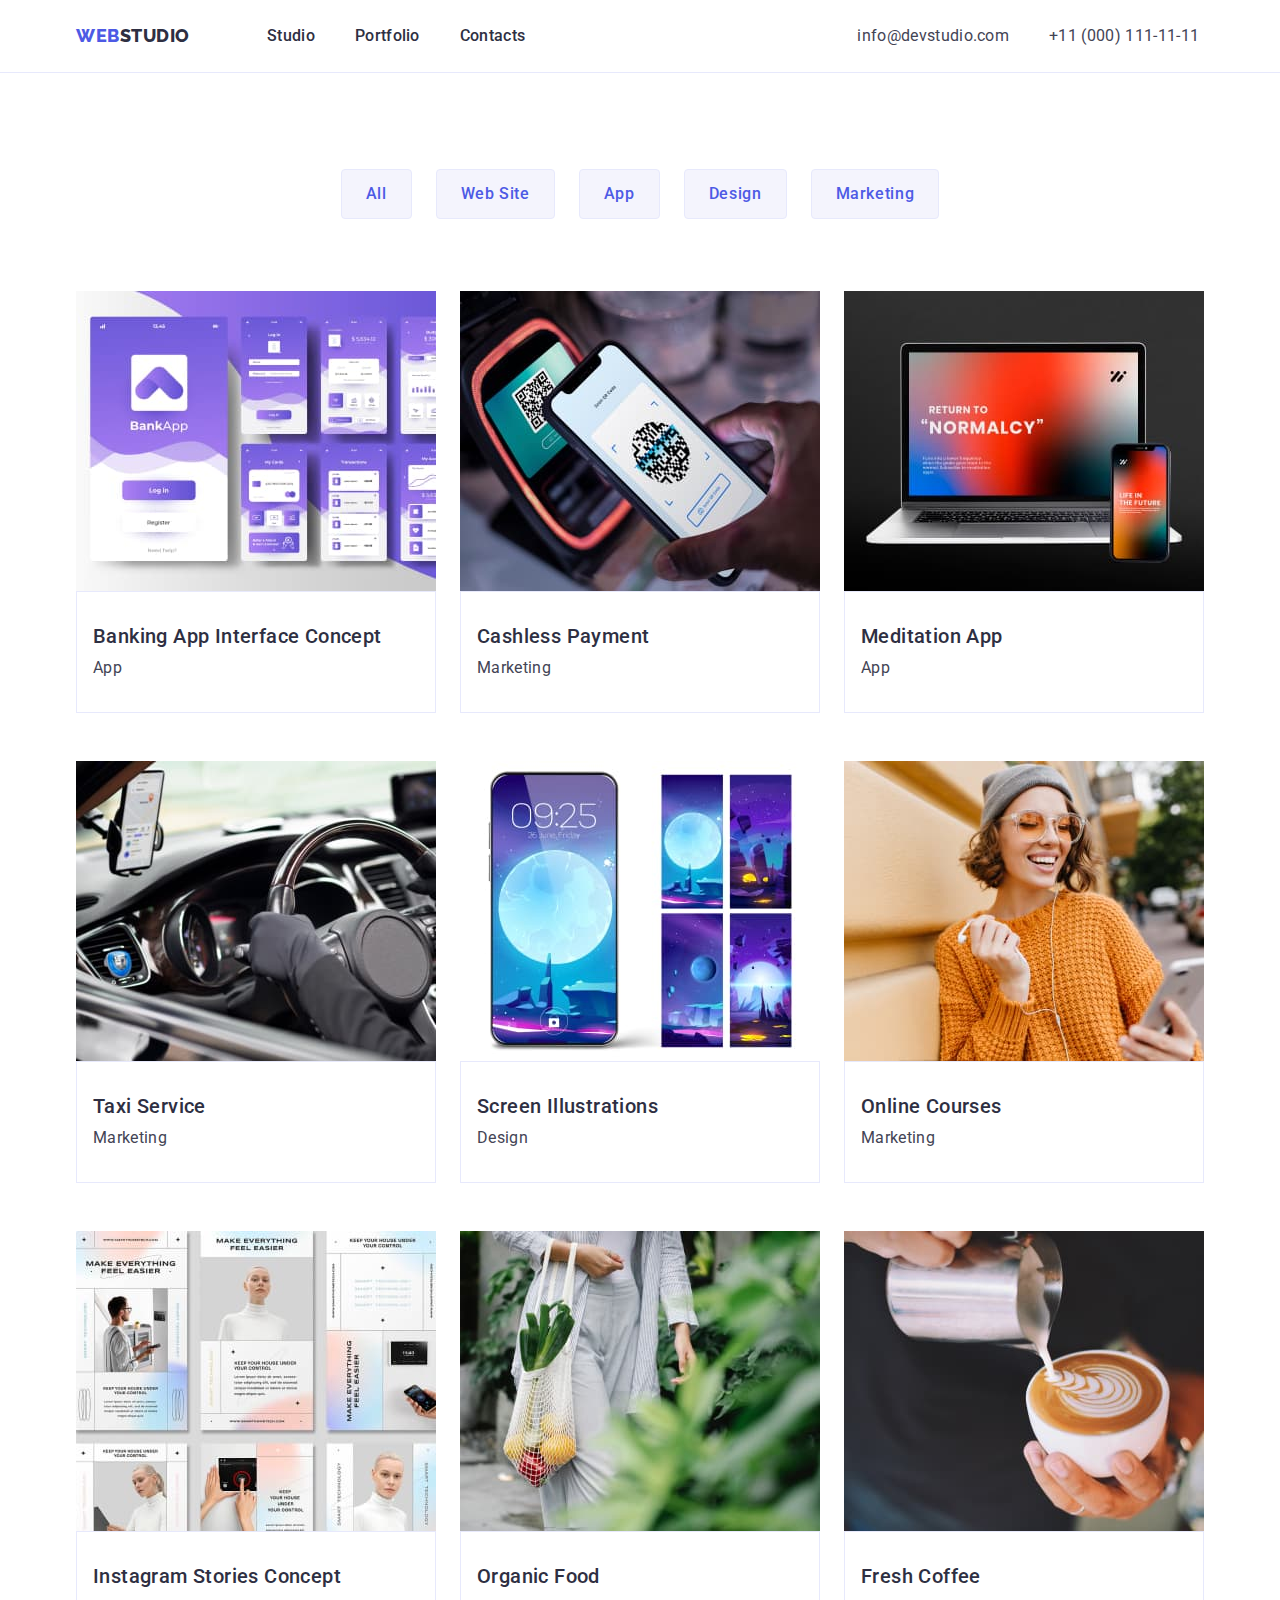
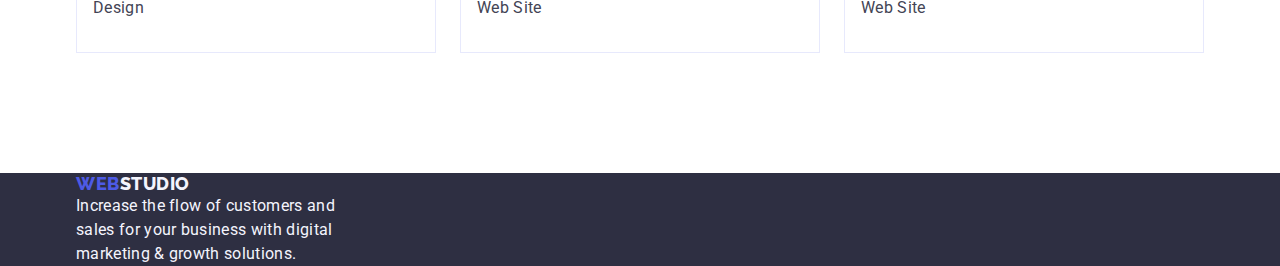
==== commit dda45ac3: "Finished correct" ====
--- a/portfolio.html
+++ b/portfolio.html
@@ -83,9 +83,9 @@
     </header>
 
     <main>
-      <section class="section filter">
+      <section class="section portfolio">
         <div class="container">
-          <h1 hidden>Our projects</h1>
+          <h1 class="visually-hidden">Our projects</h1>
           <!--
          ================================
              Filter
@@ -115,23 +115,23 @@
          ================================
         -->
           <ul class="list placement-in-a-line project-cards">
-            <li class="card-of-project">
+            <li>
               <a class="link" href="">
                 <img
                   src="./images/portfolio-images/img11-1.jpg"
                   alt="Banking App Interface Concept's photo"
                   width="360"
                 />
-                <div class="description-card">
+                <div class="description-project-card">
                   <h2 class="card-project-name">
                     Banking App Interface Concept
                   </h2>
-                  <p class="card-text">App</p>
-                </div>
-              </a>
-            </li>
-
-            <li class="card-of-project">
+                  <p class="card-project-text">App</p>
+                </div>
+              </a>
+            </li>
+
+            <li>
               <a class="link" href="">
                 <img
                   class="portfolio-img"
@@ -139,107 +139,107 @@
                   alt="Cashless Payment's photo"
                   width="360"
                 />
-                <div class="description-card">
+                <div class="description-project-card">
                   <h2 class="card-project-name">Cashless Payment</h2>
-                  <p class="card-text">Marketing</p>
-                </div>
-              </a>
-            </li>
-
-            <li class="card-of-project">
+                  <p class="card-project-text">Marketing</p>
+                </div>
+              </a>
+            </li>
+
+            <li>
               <a class="link" href="">
                 <img
                   src="./images/portfolio-images/img11-3.jpg"
                   alt="Meditation App's photo"
                   width="360"
                 />
-                <div class="description-card">
+                <div class="description-project-card">
                   <h2 class="card-project-name">Meditation App</h2>
-                  <p class="card-text">App</p>
-                </div>
-              </a>
-            </li>
-
-            <li class="card-of-project">
+                  <p class="card-project-text">App</p>
+                </div>
+              </a>
+            </li>
+
+            <li>
               <a class="link" href="">
                 <img
                   src="./images/portfolio-images/img12-1.jpg"
                   alt="Taxi Service's photo"
                   width="360"
                 />
-                <div class="description-card">
+                <div class="description-project-card">
                   <h2 class="card-project-name">Taxi Service</h2>
-                  <p class="card-text">Marketing</p>
-                </div>
-              </a>
-            </li>
-
-            <li class="card-of-project">
+                  <p class="card-project-text">Marketing</p>
+                </div>
+              </a>
+            </li>
+
+            <li>
               <a class="link" href="">
                 <img
                   src="./images/portfolio-images/img12-2.jpg"
                   alt="Screen Illustrations's photo"
                   width="360"
                 />
-                <div class="description-card">
+                <div class="description-project-card">
                   <h2 class="card-project-name">Screen Illustrations</h2>
-                  <p class="card-text">Design</p>
-                </div>
-              </a>
-            </li>
-
-            <li class="card-of-project">
+                  <p class="card-project-text">Design</p>
+                </div>
+              </a>
+            </li>
+
+            <li>
               <a class="link" href="">
                 <img
                   src="./images/portfolio-images/img12-3.jpg"
                   alt="Online Courses's photo"
                   width="360"
                 />
-                <div class="description-card">
+                <div class="description-project-card">
                   <h2 class="card-project-name">Online Courses</h2>
-                  <p class="card-text">Marketing</p>
-                </div>
-              </a>
-            </li>
-
-            <li class="card-of-project">
+                  <p class="card-project-text">Marketing</p>
+                </div>
+              </a>
+            </li>
+
+            <li>
               <a class="link" href="">
                 <img
                   src="./images/portfolio-images/img13-1.jpg"
                   alt="Instagram Stories Concept's photo"
                   width="360"
                 />
-                <div class="description-card">
+                <div class="description-project-card">
                   <h2 class="card-project-name">Instagram Stories Concept</h2>
-                  <p class="card-text">Design</p>
-                </div>
-              </a>
-            </li>
-
-            <li class="card-of-project">
+                  <p class="card-project-text">Design</p>
+                </div>
+              </a>
+            </li>
+
+            <li>
               <a class="link" href="">
                 <img
                   src="./images/portfolio-images/img13-2.jpg"
                   alt="Organic Food's photo"
                   width="360"
                 />
-                <div class="description-card">
+                <div class="description-project-card">
                   <h2 class="card-project-name">Organic Food</h2>
-                  <p class="card-text">Web Site</p>
-                </div>
-              </a>
-            </li>
-
-            <li class="card-of-project">
+                  <p class="card-project-text">Web Site</p>
+                </div>
+              </a>
+            </li>
+
+            <li>
               <a class="link" href="">
                 <img
                   src="./images/portfolio-images/img13-3.jpg"
                   alt="Fresh Coffee's photo"
                   width="360"
                 />
-                <div class="description-card">
+                <div class="description-project-card">
                   <h2 class="card-project-name">Fresh Coffee</h2>
-                  <p class="card-text">Web Site</p>
+                  <p class="card-project-text">Web Site</p>
                 </div>
               </a>
             </li>
--- a/css/style.css
+++ b/css/style.css
@@ -256,10 +256,6 @@
   color: var(--navy-blue);
 }
 
-.opportunities-card {
-  margin-right: 24px;
-}
-
 /* 
 =============================================
    4. Our Team
@@ -272,20 +268,22 @@
 }
 
 .card {
-  margin-top: 72px;
-  margin-right: 24px;
-  padding-bottom: 32px;
   text-align: center;
   background-color: var(--white);
+  border-radius: 0px 0px 4px 4px;
+}
+
+.description-card {
+  padding: 32px 0;
 }
 
 .card-name {
-  margin-top: 32px;
   margin-bottom: 8px;
   font-size: 20px;
   font-weight: 500;
   line-height: 1.2;
   letter-spacing: 0.02em;
+  text-align: center;
   color: var(--navy-blue);
 }
 
@@ -293,6 +291,7 @@
   font-size: 16px;
   line-height: 1.5;
   letter-spacing: 0.02em;
+  text-align: center;
   color: var(--slate);
 }
 
@@ -301,14 +300,18 @@
    Portfolio
 =============================================
 */
+.portfolio {
+  padding-top: 96px;
+  padding-bottom: 120px;
+}
+
 .filter-button-box {
-  padding-top: 96px;
-  padding-bottom: 72px;
-  padding-left: 271px;
+  margin-bottom: 72px;
+  gap: 24px;
+  justify-content: center;
 }
 
 .portfolio-button {
-  margin-right: 24px;
   padding: 12px 24px 12px 24px;
   font-family: "Roboto", sans-serif;
   font-weight: 500;
@@ -326,20 +329,17 @@
   color: var(--white);
   background-color: var(--ocean);
   cursor: pointer;
+  border: 1px solid transparent;
 }
 
 .project-cards {
   flex-wrap: wrap;
-}
-
-.card-of-project {
-  margin-bottom: 48px;
-  gap: 24px;
-}
-
-.description-card {
-  padding-top: 32px;
-  padding-bottom: 32px;
+  column-gap: 24px;
+  row-gap: 48px;
+}
+
+.description-project-card {
+  padding: 32px 16px;
   border: 1px solid var(--cornflower);
 }
 
@@ -354,13 +354,26 @@
   color: var(--navy-blue);
 }
 
-/* 
+.card-project-text {
+  font-size: 16px;
+  line-height: 1.5;
+  letter-spacing: 0.02em;
+  color: var(--slate);
+}
+
+padding: 32px 16px
+  /* 
 =============================================
    Footer
 =============================================
 */
-.footer-box {
+  .footer-box {
   padding: 100px 0;
+}
+
+.logo-footer {
+  display: inline-block;
+  margin-bottom: 16px;
 }
 
 .logo-studio-footer {
@@ -373,7 +386,6 @@
 
 .paragraf-box {
   width: 264px;
-  margin-top: 17.5px;
   line-height: 1.5;
   letter-spacing: 0.02em;
   color: var(--cloud);
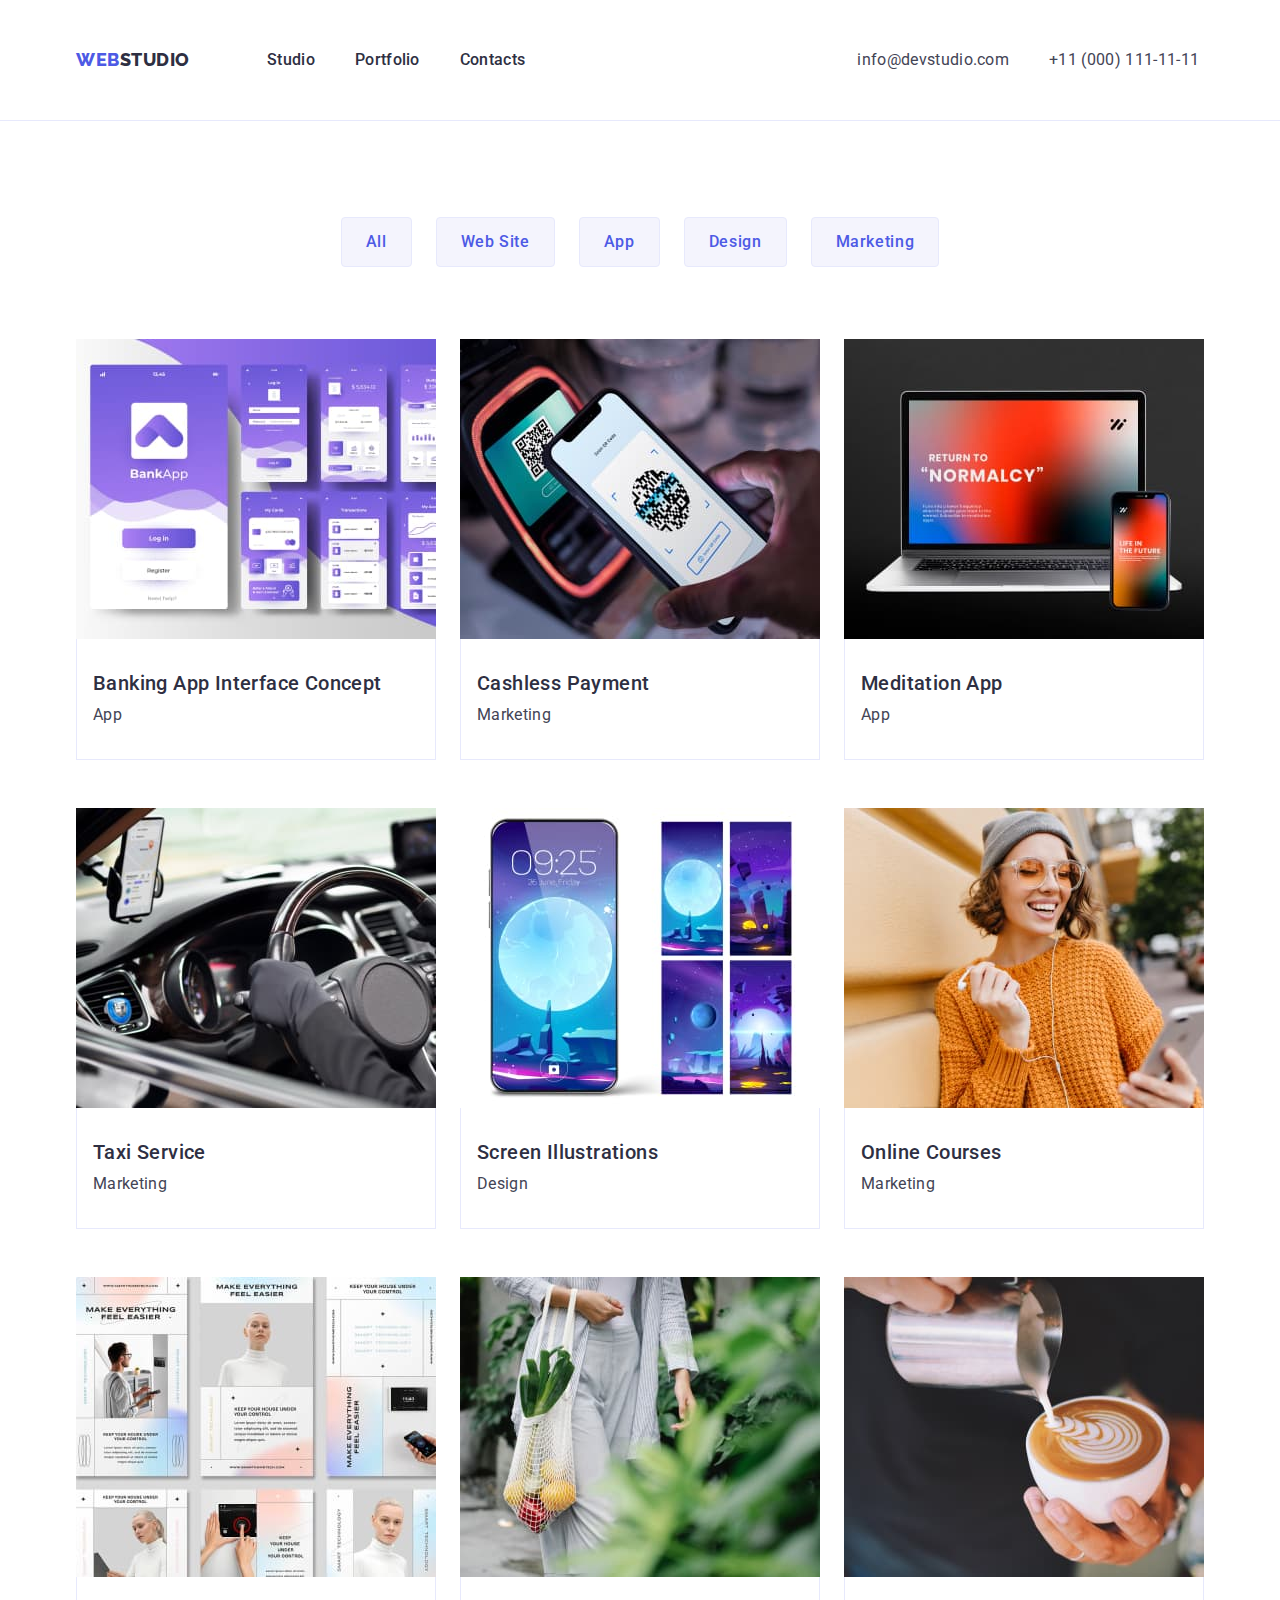
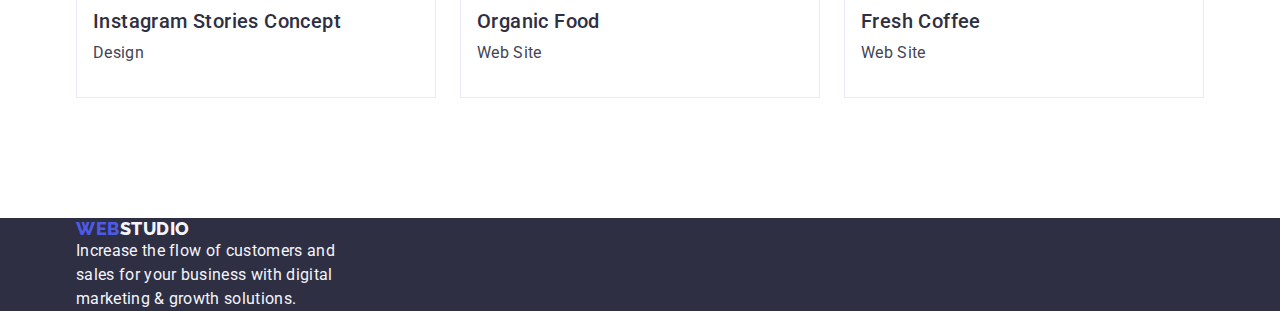
==== commit e38bb658: "Add class in li" ====
--- a/portfolio.html
+++ b/portfolio.html
@@ -65,7 +65,7 @@
         </nav>
 
         <address class="contacts">
-          <ul class="list placement-in-a-line contact-nav">
+          <ul class="list placement-in-a-line navigation-box">
             <li>
               <a class="link contact-box" href="mailto:info@devstudio.com">
                 info@devstudio.com
@@ -115,7 +115,7 @@
          ================================
         -->
           <ul class="list placement-in-a-line project-cards">
-            <li>
+            <li class="card-of-project">
               <a class="link" href="">
                 <img
                   src="./images/portfolio-images/img11-1.jpg"
@@ -131,7 +131,7 @@
               </a>
             </li>
 
-            <li>
+            <li class="card-of-project">
               <a class="link" href="">
                 <img
                   class="portfolio-img"
@@ -146,7 +146,7 @@
               </a>
             </li>
 
-            <li>
+            <li class="card-of-project">
               <a class="link" href="">
                 <img
                   src="./images/portfolio-images/img11-3.jpg"
@@ -160,7 +160,7 @@
               </a>
             </li>
 
-            <li>
+            <li class="card-of-project">
               <a class="link" href="">
                 <img
                   src="./images/portfolio-images/img12-1.jpg"
@@ -174,7 +174,7 @@
               </a>
             </li>
 
-            <li>
+            <li class="card-of-project">
               <a class="link" href="">
                 <img
                   src="./images/portfolio-images/img12-2.jpg"
@@ -188,7 +188,7 @@
               </a>
             </li>
 
-            <li>
+            <li class="card-of-project">
               <a class="link" href="">
                 <img
                   src="./images/portfolio-images/img12-3.jpg"
@@ -202,7 +202,7 @@
               </a>
             </li>
 
-            <li>
+            <li class="card-of-project">
               <a class="link" href="">
                 <img
                   src="./images/portfolio-images/img13-1.jpg"
@@ -216,7 +216,7 @@
               </a>
             </li>
 
-            <li>
+            <li class="card-of-project">
               <a class="link" href="">
                 <img
                   src="./images/portfolio-images/img13-2.jpg"
@@ -230,7 +230,7 @@
               </a>
             </li>
 
-            <li>
+            <li class="card-of-project">
               <a class="link" href="">
                 <img
                   src="./images/portfolio-images/img13-3.jpg"
--- a/css/style.css
+++ b/css/style.css
@@ -338,9 +338,13 @@
   row-gap: 48px;
 }
 
+.card-of-project {
+}
+
 .description-project-card {
   padding: 32px 16px;
   border: 1px solid var(--cornflower);
+  border-top: none;
 }
 
 .filter-button-box {
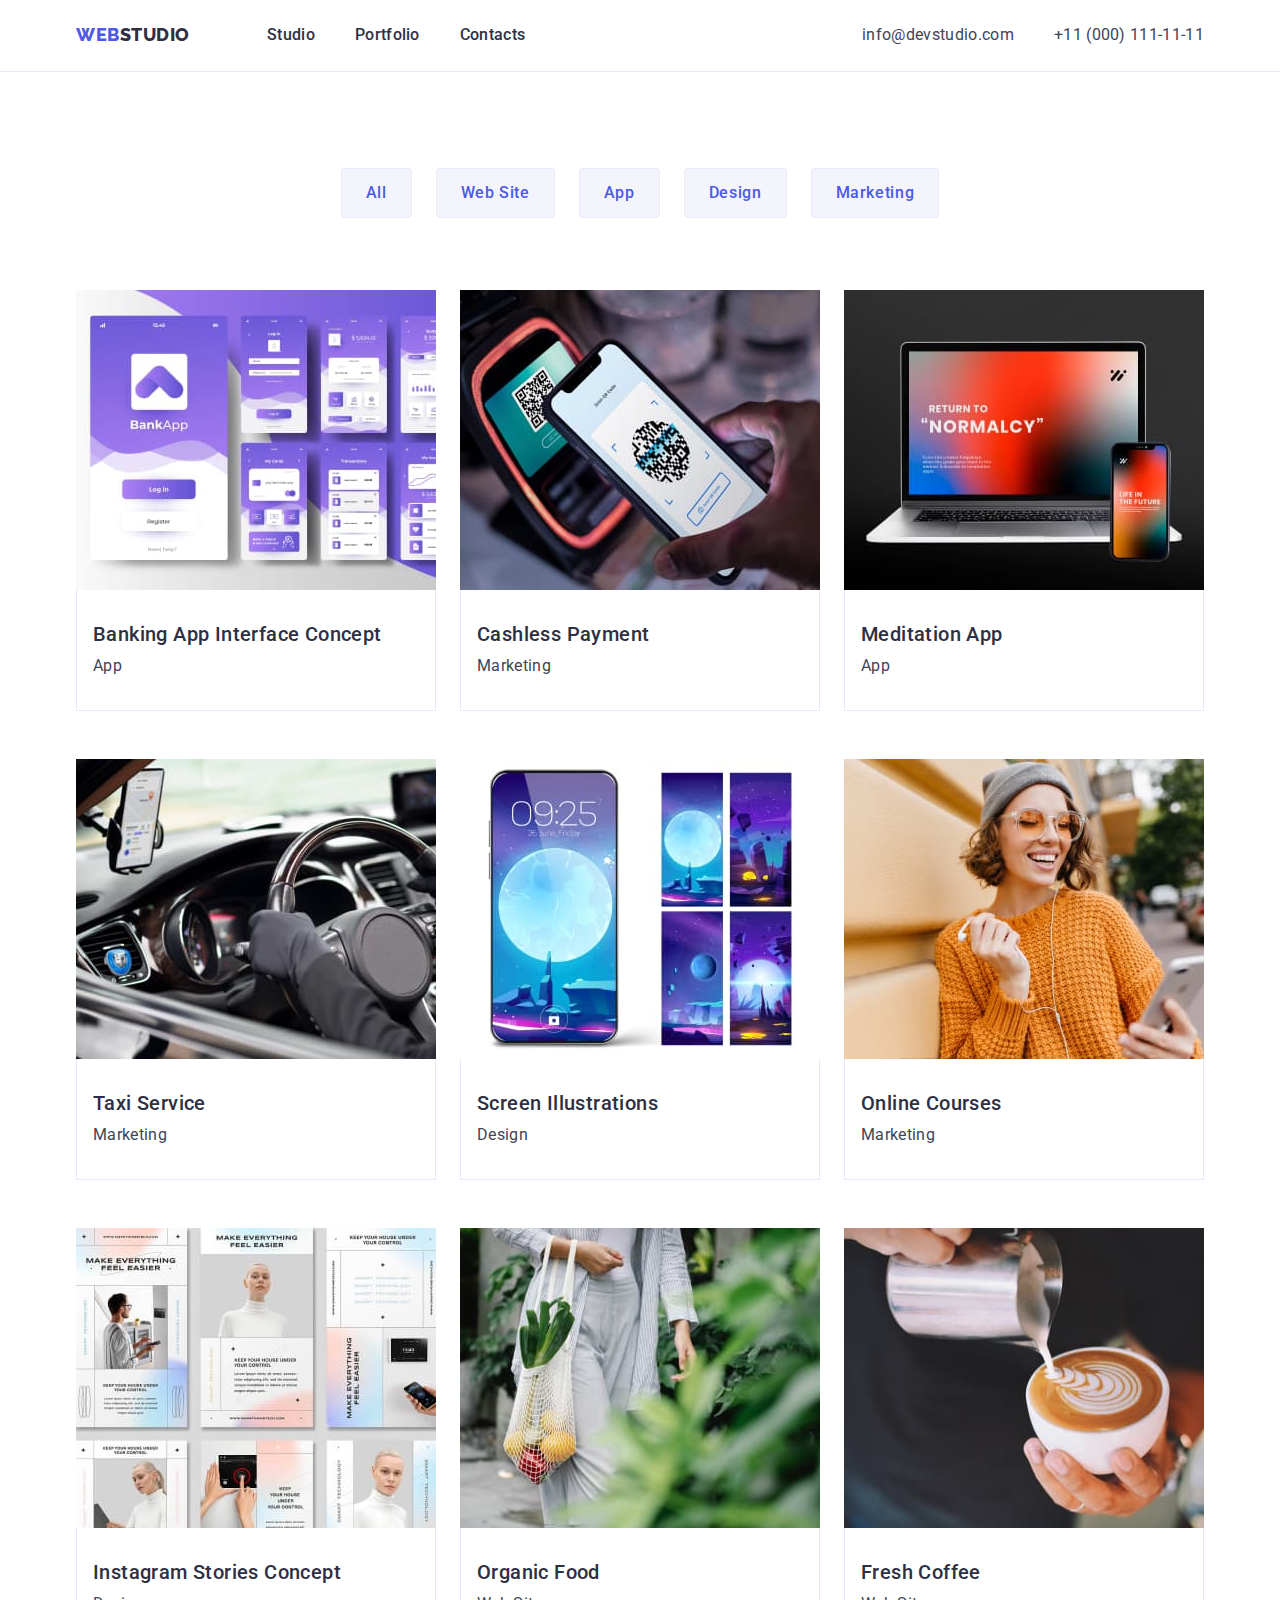
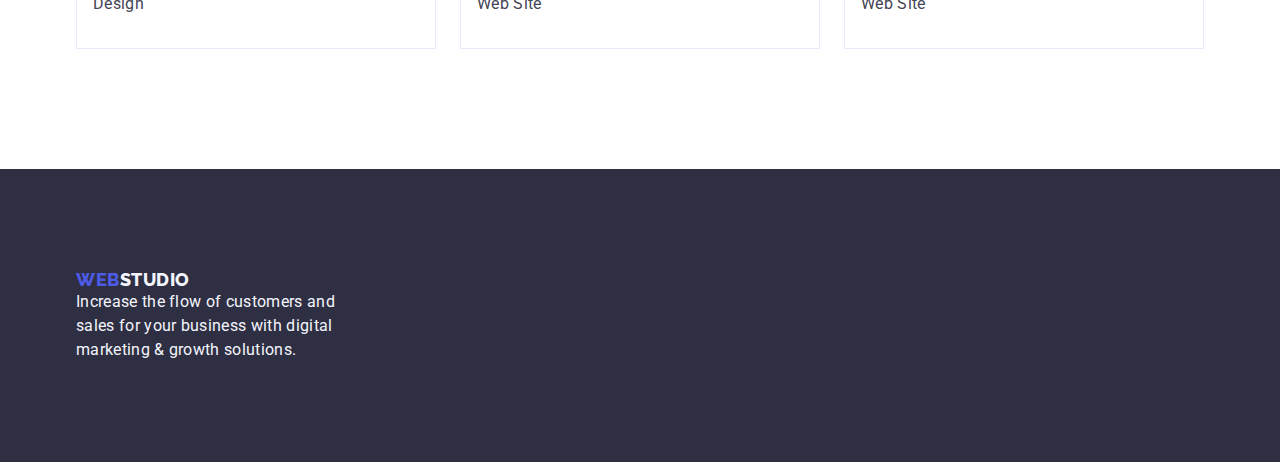
==== commit 1906938c: "Followed the mentor's recommendations" ====
--- a/portfolio.html
+++ b/portfolio.html
@@ -44,7 +44,7 @@
            Top line
         ================================
       -->
-      <div class="placement-in-a-line container">
+      <div class="top-line placement-in-a-line container">
         <nav class="placement-in-a-line nav">
           <!--Logo-->
           <a class="link logo" href="./index.html">
--- a/css/style.css
+++ b/css/style.css
@@ -62,6 +62,7 @@
 
 img {
   display: block;
+  max-width: 100%;
 }
 
 .visually-hidden {
@@ -85,11 +86,14 @@
 */
 
 .top-line {
+  display: flex;
+  height: 72px;
+  align-items: center;
+  justify-content: space-between;
   border-bottom: 1px solid #e7e9fc;
 }
 
 .nav {
-  margin-right: 332px;
   align-items: center;
 }
 
@@ -110,11 +114,11 @@
 }
 
 .navigation-box {
-  padding: 24px 0;
   gap: 40px;
 }
 
 .text-link {
+  display: block;
   padding: 24px 0;
   font-weight: 500;
   font-size: 16px;
@@ -133,8 +137,6 @@
 }
 
 .contacts {
-  margin-top: 24px;
-  margin-bottom: 24px;
   font-style: normal;
 }
 
@@ -365,13 +367,12 @@
   color: var(--slate);
 }
 
-padding: 32px 16px
-  /* 
+/* 
 =============================================
    Footer
 =============================================
 */
-  .footer-box {
+.footer-box {
   padding: 100px 0;
 }
 
